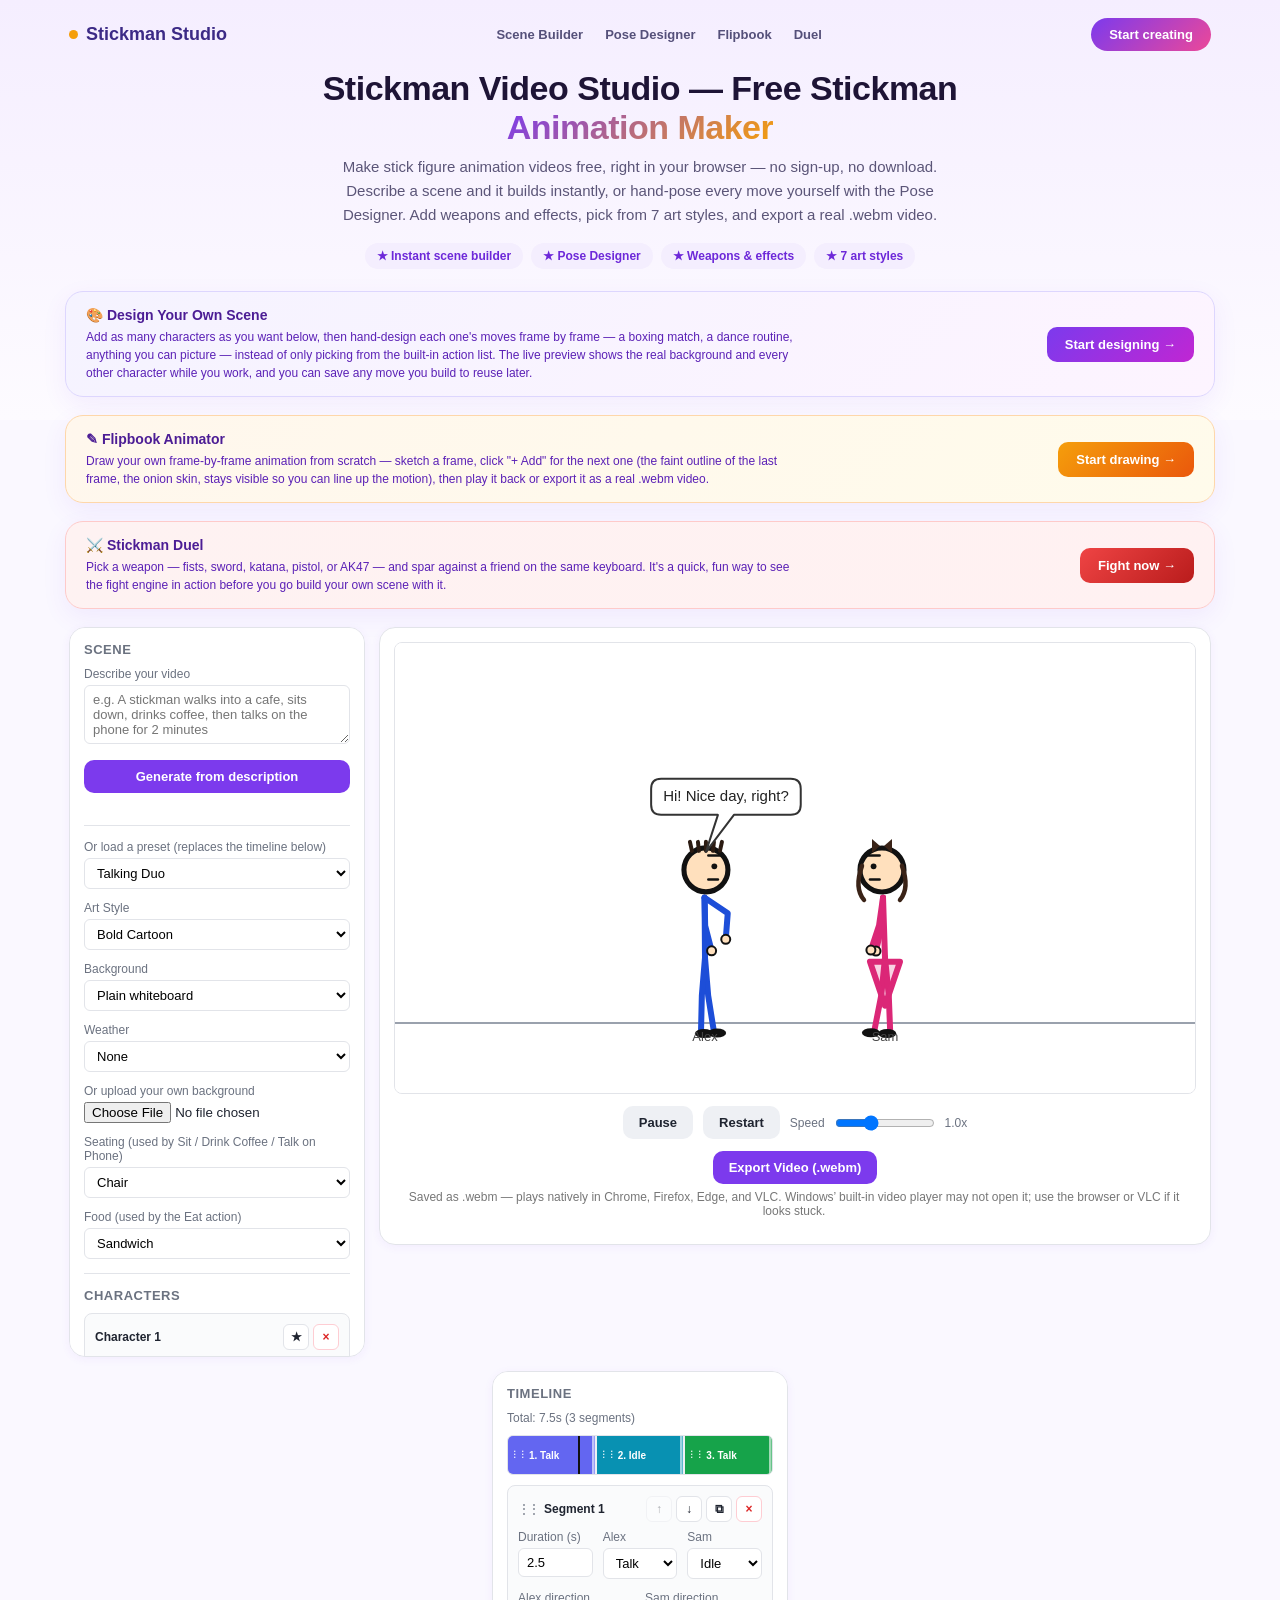
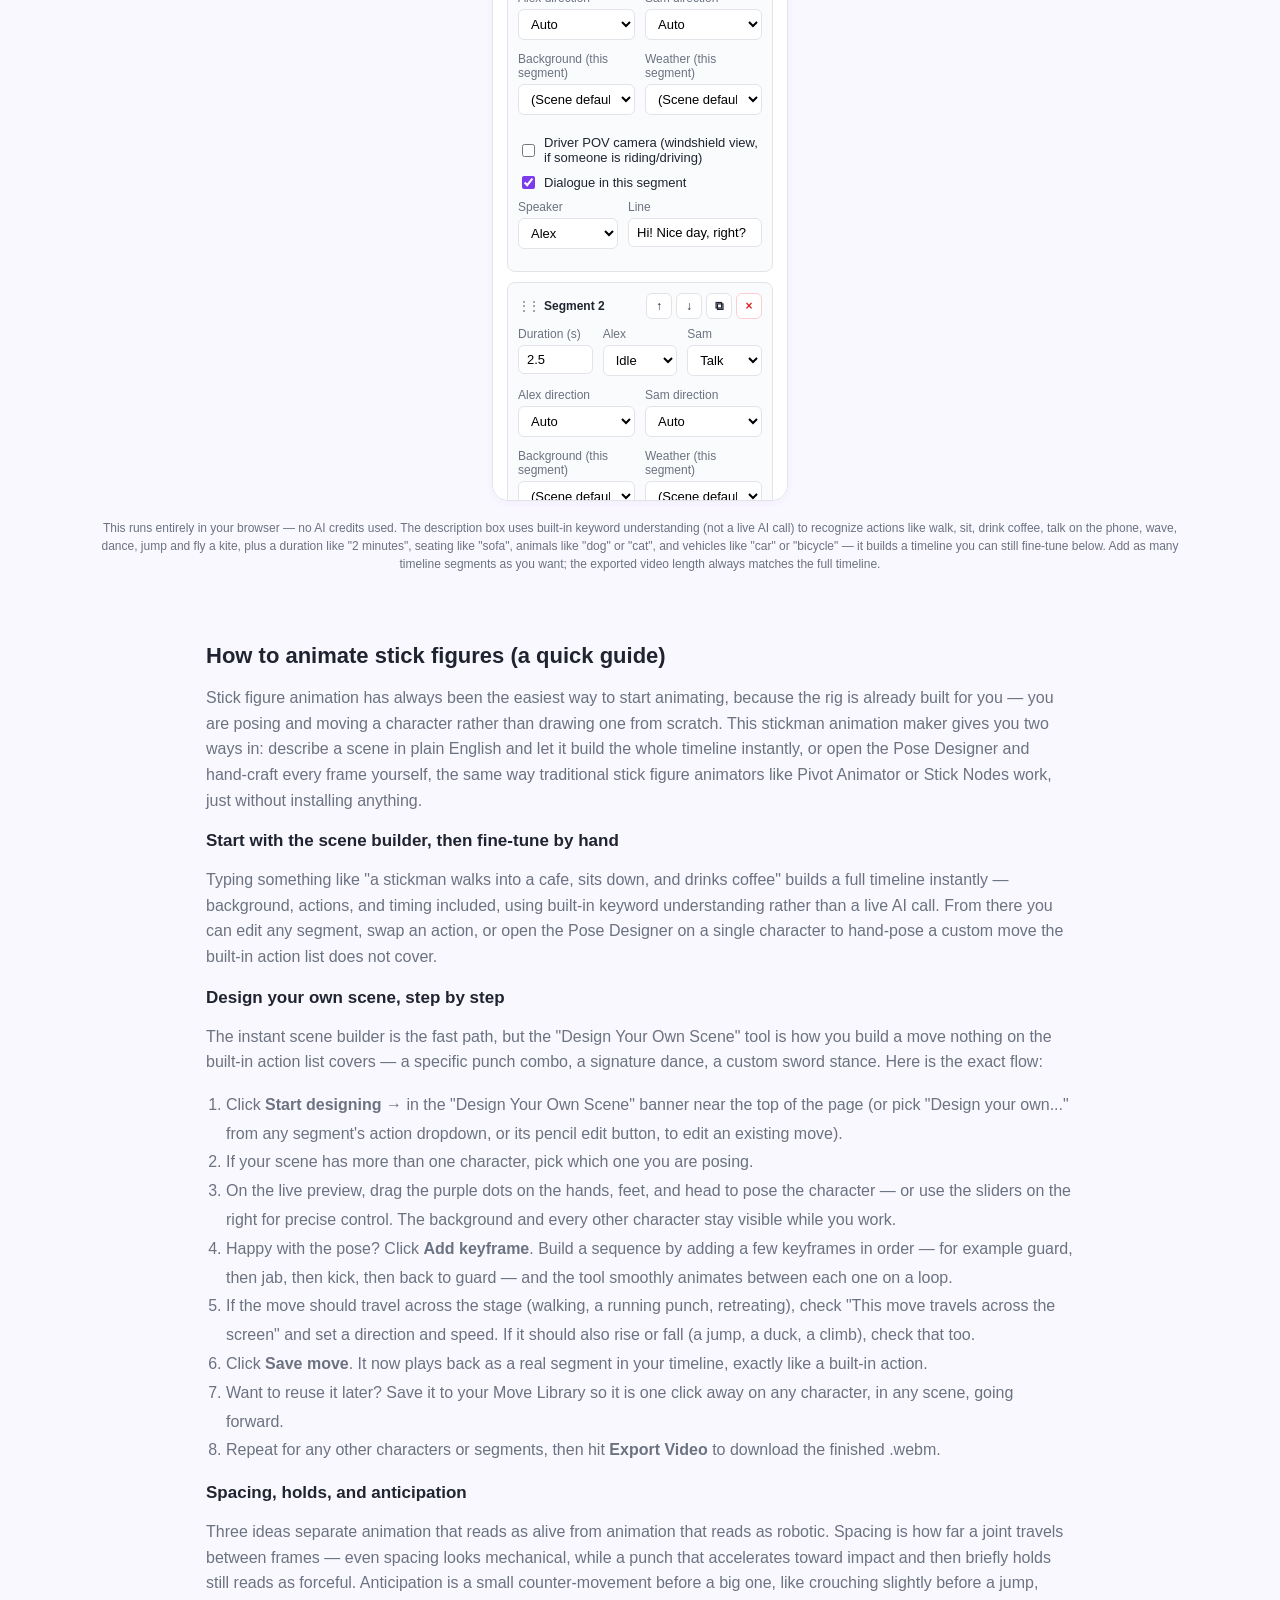
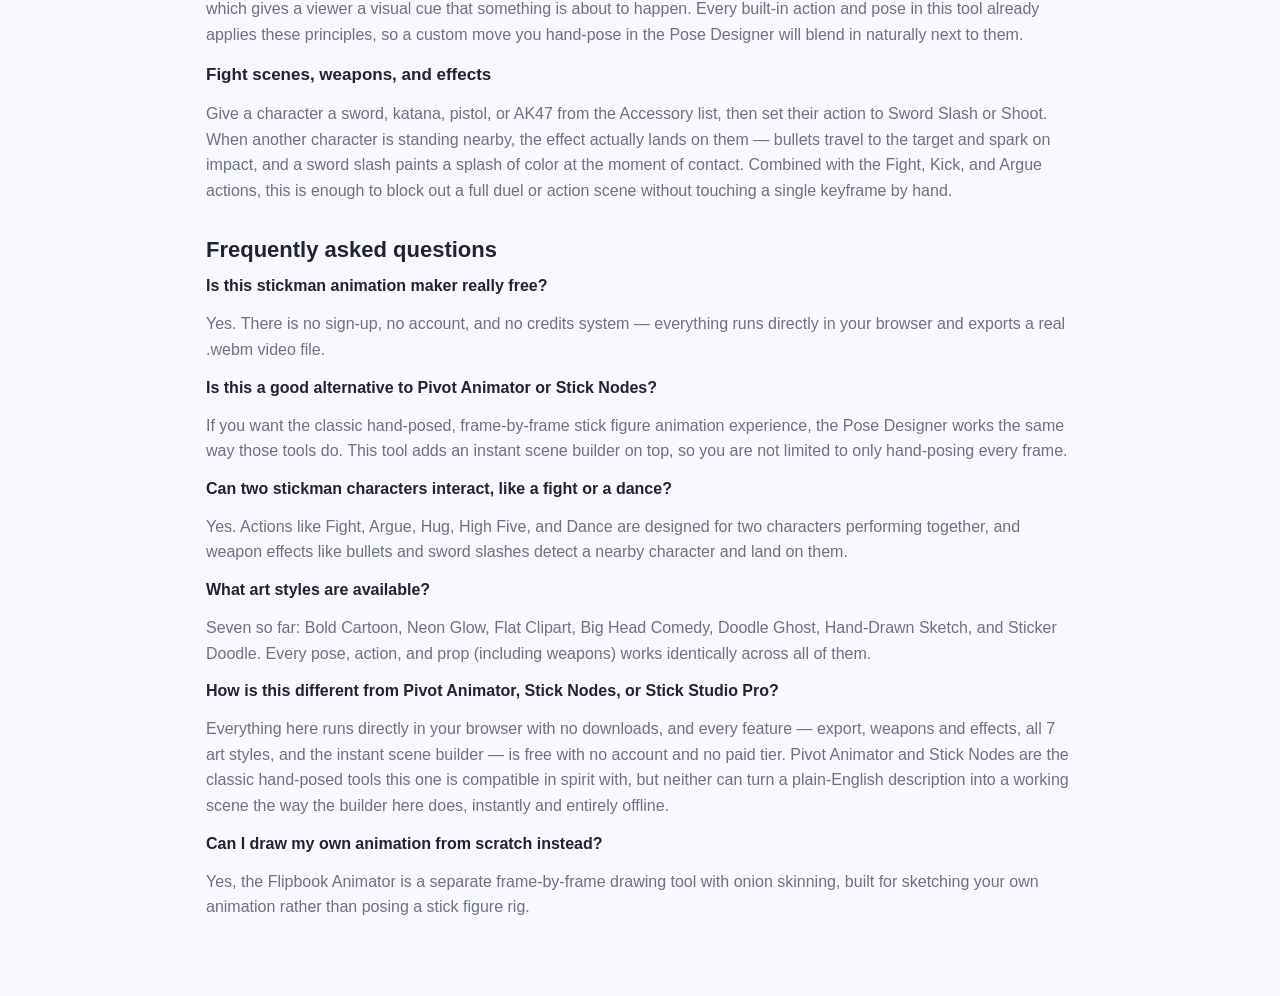
==== index.html @ 2a0573ca "Update index.html" ====
<!DOCTYPE html>
<html lang="en">
<head>
<meta charset="UTF-8">
<meta name="viewport" content="width=device-width, initial-scale=1.0">
<title>Stickman Video Studio — Free Stickman &amp; Stick Figure Animation Maker</title>
<meta name="description" content="Free stickman animation maker — no sign-up, no download, no paywall. Describe a scene and it builds instantly, or hand-pose your own moves with the Pose Designer. Weapons, effects, and 7 art styles. A free Pivot Animator and Stick Nodes alternative.">
<meta name="keywords" content="stickman animation maker, stick figure animation online, free stickman video maker, stick figure animator online, stickman maker, stickman video maker, stick figure maker, Pivot Animator alternative, Stick Nodes alternative, Stick Studio Pro alternative, browser animation tool, no download animation tool, frame by frame animation, keyframe animation online, 2D stick figure animation, animate stick figure online, stickman fight animation, free stick figure animator, online animator no signup">
<link rel="canonical" href="https://stickman-video-tool.vercel.app/">
<meta property="og:type" content="website">
<meta property="og:site_name" content="Stickman Video Studio">
<meta property="og:title" content="Stickman Video Studio — Free Stickman &amp; Stick Figure Animation Maker">
<meta property="og:description" content="Free stickman animation maker — no sign-up, no download, no paywall. Describe a scene and it builds instantly, or hand-pose your own moves. Weapons, effects, and 7 art styles.">
<meta property="og:url" content="https://stickman-video-tool.vercel.app/">
<meta name="twitter:card" content="summary">
<meta name="twitter:title" content="Stickman Video Studio — Free Stickman &amp; Stick Figure Animation Maker">
<meta name="twitter:description" content="Free stickman &amp; stick figure animation maker — instant scene builder, hand-posing, weapons and effects, 7 art styles. No sign-up, no paywall.">
<meta name="theme-color" content="#7c3aed">
<script type="application/ld+json">
{
  "@context": "https://schema.org",
  "@type": "WebApplication",
  "name": "Stickman Video Studio",
  "url": "https://stickman-video-tool.vercel.app/",
  "applicationCategory": "MultimediaApplication",
  "operatingSystem": "Any (runs in browser)",
  "description": "Free browser-based stickman animation and stick figure video maker — no sign-up, no download, no paywall. Describe a scene and it builds instantly, or hand-pose every move with the Pose Designer. Includes weapons and effects, a frame-by-frame Flipbook Animator, and 7 art styles. A free alternative to Pivot Animator, Stick Nodes, and Stick Studio Pro.",
  "offers": { "@type": "Offer", "price": "0", "priceCurrency": "USD" }
}
</script>
<link rel="stylesheet" href="styles.css">
</head>
<body>

<header class="site-nav">
  <div class="site-nav-logo"><span class="dot"></span>Stickman Studio</div>
  <nav>
    <a id="navAiLink">Scene Builder</a>
    <a id="navDesignLink">Pose Designer</a>
    <a id="navFlipbookLink">Flipbook</a>
    <a id="navDuelLink">Duel</a>
  </nav>
  <button type="button" id="navStartBtn" class="nav-cta">Start creating</button>
</header>

<h1>Stickman Video Studio — Free Stickman <span class="hl">Animation Maker</span></h1>
<p class="subtitle">Make stick figure animation videos free, right in your browser — no sign-up, no download. Describe a scene and it builds instantly, or hand-pose every move yourself with the Pose Designer. Add weapons and effects, pick from 7 art styles, and export a real .webm video.</p>
<div class="hero-badges">
  <span>★ Instant scene builder</span>
  <span>★ Pose Designer</span>
  <span>★ Weapons &amp; effects</span>
  <span>★ 7 art styles</span>
</div>
<!-- Prominent entry point for the Pose Designer (js/ui.js's openPoseDesigner) — the dropdown option
     ("Design your own...") still exists in every segment's action select, but this callout makes the
     capability itself discoverable rather than requiring someone to already know it's there. -->
<div class="scene-designer-cta">
  <div class="scene-designer-cta-text">
    <strong>&#127912; Design Your Own Scene</strong>
    <p>Add as many characters as you want below, then hand-design each one's moves frame by frame &mdash; a boxing match, a dance routine, anything you can picture &mdash; instead of only picking from the built-in action list. The live preview shows the real background and every other character while you work, and you can save any move you build to reuse later.</p>
  </div>
  <button type="button" id="startSceneDesignBtn">Start designing &rarr;</button>
</div>

<div class="scene-designer-cta" style="background:linear-gradient(135deg,#fff7ed,#fffbeb); border-color:#fed7aa;">
  <div class="scene-designer-cta-text">
    <strong>&#9998; Flipbook Animator</strong>
    <p>Draw your own frame-by-frame animation from scratch &mdash; sketch a frame, click "+ Add" for the next one (the faint outline of the last frame, the onion skin, stays visible so you can line up the motion), then play it back or export it as a real .webm video.</p>
  </div>
  <button type="button" id="startFlipbookBtn" style="background:linear-gradient(135deg,#f59e0b,#ea580c);">Start drawing &rarr;</button>
</div>

<div class="scene-designer-cta" style="background:linear-gradient(135deg,#fef2f2,#fff1f2); border-color:#fecaca;">
  <div class="scene-designer-cta-text">
    <strong>&#9876;&#65039; Stickman Duel</strong>
    <p>Pick a weapon &mdash; fists, sword, katana, pistol, or AK47 &mdash; and spar against a friend on the same keyboard. It's a quick, fun way to see the fight engine in action before you go build your own scene with it.</p>
  </div>
  <button type="button" id="startDuelBtn" style="background:linear-gradient(135deg,#ef4444,#b91c1c);">Fight now &rarr;</button>
</div>

<div class="layout">

  <div class="panel">
    <h2>Scene</h2>
    <div class="field">
      <label for="promptInput">Describe your video</label>
      <textarea id="promptInput" rows="3" placeholder="e.g. A stickman walks into a cafe, sits down, drinks coffee, then talks on the phone for 2 minutes" style="width:100%; padding:6px 8px; border:1px solid var(--border); border-radius:6px; font-size:13px; font-family:inherit; resize:vertical;"></textarea>
    </div>
    <button type="button" id="generateBtn" style="width:100%; margin-bottom:4px;">Generate from description</button>
    <p id="generateStatus" style="font-size:11px; color:var(--muted); margin:0 0 10px; min-height:14px; line-height:1.4;"></p>
    <hr class="sep">
    <div class="field">
      <label for="presetSelect">Or load a preset (replaces the timeline below)</label>
      <select id="presetSelect">
        <option value="talk">Talking Duo</option>
        <option value="kite">Flying a Kite</option>
        <option value="walk">Walking</option>
        <option value="wave">Waving Hello</option>
        <option value="dance">Dance Party</option>
      </select>
    </div>
    <div class="field">
      <label for="styleSelect">Art Style</label>
      <!-- options are populated from the STYLES registry (js/styles.js) at init -->
      <select id="styleSelect"></select>
    </div>
    <div class="field">
      <label for="bgSelect">Background</label>
      <!-- options are populated from the BACKGROUNDS registry (js/backgrounds.js) at init -->
      <select id="bgSelect"></select>
    </div>
    <div class="field">
      <label for="weatherSelect">Weather</label>
      <!-- options are populated from the WEATHER registry (js/weather.js) at init -->
      <select id="weatherSelect"></select>
    </div>
    <div class="field">
      <label for="bgImageInput">Or upload your own background</label>
      <input type="file" id="bgImageInput" accept="image/*">
    </div>
    <div class="field">
      <label for="furnitureSelect">Seating (used by Sit / Drink Coffee / Talk on Phone)</label>
      <select id="furnitureSelect">
        <option value="chair">Chair</option>
        <option value="sofa">Sofa</option>
      </select>
    </div>
    <div class="field">
      <label for="foodSelect">Food (used by the Eat action)</label>
      <!-- options are populated from the FOODS registry (js/food.js) at init -->
      <select id="foodSelect"></select>
    </div>
    <hr class="sep">
    <h2>Characters</h2>
    <div id="characterList"></div>
    <button type="button" id="addCharacterBtn" class="secondary small" style="width:100%;">+ Add character</button>

    <hr class="sep">
    <h2>Animals</h2>
    <p style="font-size:11px; color:var(--muted); margin:0 0 8px; line-height:1.4;">Decorative creatures placed in the scene (dog, cat, bird, rabbit) — described in your prompt or added manually.</p>
    <div id="animalList"></div>
    <div class="field">
      <label for="animalTypeSelect">Add an animal</label>
      <!-- options are populated from the ANIMALS registry (js/animals.js) at init -->
      <select id="animalTypeSelect"></select>
    </div>
    <button type="button" id="addAnimalBtn" class="secondary small" style="width:100%;">+ Add animal</button>

    <hr class="sep">
    <h2>Vehicles</h2>
    <p style="font-size:11px; color:var(--muted); margin:0 0 8px; line-height:1.4;">Static scene props (car, bicycle, bus) — described in your prompt or added manually.</p>
    <div id="vehicleList"></div>
    <div class="field">
      <label for="vehicleTypeSelect">Add a vehicle</label>
      <!-- options are populated from the VEHICLES registry (js/vehicles.js) at init -->
      <select id="vehicleTypeSelect"></select>
    </div>
    <button type="button" id="addVehicleBtn" class="secondary small" style="width:100%;">+ Add vehicle</button>

    <hr class="sep">
    <h2>Character Library</h2>
    <p style="font-size:11px; color:var(--muted); margin:0 0 8px; line-height:1.4;">Click &#9733; on any character above to save it here for reuse.</p>
    <div class="field">
      <label for="libSelect">Saved characters</label>
      <select id="libSelect"><option value="">(none saved yet)</option></select>
    </div>
    <div class="segment-actions-row" style="margin-top:6px;">
      <button type="button" id="addFromLibBtn" class="secondary small">Add to Scene</button>
      <button type="button" id="deleteLibBtn" class="icon-btn danger" style="width:auto; padding:0 10px;">Delete</button>
    </div>

    <hr class="sep">
    <h2>Your Own Images</h2>
    <p style="font-size:11px; color:var(--muted); margin:0 0 8px; line-height:1.4;">Upload literally any image &mdash; a hand-drawn character, a logo, a photo cutout &mdash; and drop it into the scene as its own layer. Position/size/rotate it below, then pick a one-click animation (Fade In, Slide In, Pop, Spin, Pulse) per timeline segment, Canva-style.</p>
    <div id="customElementList"></div>
    <div class="field">
      <label for="customImageInput">Upload an image</label>
      <input type="file" id="customImageInput" accept="image/*">
    </div>
  </div>

  <div class="stage-wrap">
    <canvas id="stage" width="800" height="450"></canvas>
    <div class="controls-row">
      <button id="playPauseBtn" class="secondary">Pause</button>
      <button id="restartBtn" class="secondary">Restart</button>
      <div class="speed-wrap">
        Speed
        <input type="range" id="speedRange" min="0.5" max="2" step="0.1" value="1" style="width:100px;">
        <span id="speedLabel">1.0x</span>
      </div>
    </div>
    <div class="export-box">
      <button id="exportBtn">Export Video (.webm)</button>
      <div><video id="previewVideo" controls loop></video></div>
      <a id="downloadLink" class="download-link">Download stickman_video.webm</a>
      <p class="export-tip" style="font-size:12px;color:#777;margin-top:6px;max-width:800px;width:100%;box-sizing:border-box;">Saved as .webm — plays natively in Chrome, Firefox, Edge, and VLC. Windows’ built-in video player may not open it; use the browser or VLC if it looks stuck.</p>
    </div>
  </div>

  <div class="panel">
    <h2>Timeline</h2>
    <p class="timeline-total" id="timelineTotal">Total: 0.0s</p>
    <div id="timelineStrip" class="timeline-strip"></div>
    <div id="segmentList"></div>
    <button type="button" id="addSegmentBtn" class="secondary small">+ Add segment</button>
  </div>

</div>

<!-- Pose Designer: general-purpose keyframe move builder (js/ui.js). Hidden by default; opened from a
     segment's action dropdown ("Design your own...") or its pencil edit button. Reuses the single
     #stage canvas above for its live preview by reparenting it into #designerPreviewMount while open. -->
<div id="poseDesignerOverlay" class="designer-overlay" style="display:none;">
  <div class="designer-panel">
    <div class="designer-head">
      <h2 id="designerTitle">Design a Move</h2>
      <button type="button" id="designerCloseBtn" class="icon-btn" title="Close">&times;</button>
    </div>
    <p style="font-size:12px; color:var(--muted); margin:0 0 10px; line-height:1.4;">Drag the purple dots on the hands, feet, and head directly on the preview to pose the character &mdash; or use the sliders for precise control. Once you're happy with a pose, click "Add keyframe". Add a few keyframes (e.g. guard &rarr; jab &rarr; kick &rarr; guard) and the tool smoothly animates between them, looping, so your move plays like a real designed sequence.</p>
    <div class="designer-body">
      <div class="designer-preview" id="designerPreviewMount">
        <div class="designer-preview-controls">
          <button type="button" id="designerPlayBtn" class="secondary small">Play sequence</button>
          <select id="designerCharSelect" style="display:none; font-size:12px; padding:2px 4px; border-radius:6px; border:1px solid var(--border);" title="Choose which character you're posing"></select>
          <span id="designerPreviewLabel" style="font-size:11px; color:var(--muted);">Editing keyframe pose</span>
        </div>
      </div>
      <div class="designer-controls">
        <div class="designer-sliders" id="designerSliders"></div>
        <div class="designer-movement" style="margin:10px 0 14px; padding:10px; border:1px solid var(--border); border-radius:8px; background:rgba(124,58,237,0.05);">
          <h3 style="margin:0 0 6px; font-size:13px;">Movement (forward / backward / up / down)</h3>
          <div class="checkbox-field" style="margin:0 0 6px;">
            <input type="checkbox" id="designerMoveCheckbox">
            <label for="designerMoveCheckbox">This move travels across the screen (like walking), instead of staying in place</label>
          </div>
          <div id="designerMoveSpeedRow" class="row" style="align-items:center; gap:8px; display:none; margin-bottom:10px;">
            <select id="designerMoveDirSelect" style="flex:0 0 auto;">
              <option value="forward">Forward &rarr;</option>
              <option value="backward">&larr; Backward</option>
            </select>
            <label style="flex:0 0 auto; font-size:12px; color:var(--muted);">Speed</label>
            <input type="range" id="designerMoveSpeedSlider" min="10" max="150" step="5" value="45" style="flex:1;">
            <span id="designerMoveSpeedVal" style="font-size:12px; color:var(--text); min-width:52px; text-align:right;">45 px/s</span>
          </div>
          <div class="checkbox-field" style="margin:0 0 6px;">
            <input type="checkbox" id="designerVertCheckbox">
            <label for="designerVertCheckbox">This move also rises/falls (a jump, duck, or climb), instead of staying at ground level</label>
          </div>
          <div id="designerVertSpeedRow" class="row" style="align-items:center; gap:8px; display:none;">
            <select id="designerVertDirSelect" style="flex:0 0 auto;">
              <option value="up">Up &uarr;</option>
              <option value="down">Down &darr;</option>
            </select>
            <label style="flex:0 0 auto; font-size:12px; color:var(--muted);">Speed</label>
            <input type="range" id="designerVertSpeedSlider" min="10" max="150" step="5" value="45" style="flex:1;">
            <span id="designerVertSpeedVal" style="font-size:12px; color:var(--text); min-width:52px; text-align:right;">45 px/s</span>
          </div>
        </div>
        <div class="designer-keyframes">
          <h3 style="margin:10px 0 6px; font-size:13px;">Keyframes</h3>
          <p style="font-size:11px; color:var(--muted); margin:0 0 6px; line-height:1.4;">Click any keyframe below (or its &#9998; button) to load that exact pose onto the sliders/preview and adjust it — drag the purple dots or use the sliders, and the preview updates live.</p>
          <div id="designerKeyframeList"></div>
          <div class="row" style="gap:6px; margin-top:6px;">
            <button type="button" id="designerAddKeyframeBtn" class="secondary small" style="flex:1;">+ Add keyframe from current pose</button>
            <button type="button" id="designerAddNewKeyframeBtn" class="secondary small" style="flex:0 0 auto; display:none;" title="Keep the loaded keyframe as-is and add this pose as a brand new one instead of overwriting it">+ Add as new (don't overwrite)</button>
          </div>

          <h3 style="margin:14px 0 6px; font-size:13px;">Move Library</h3>
          <p style="font-size:11px; color:var(--muted); margin:0 0 6px; line-height:1.4;">Save a move you like to reuse on any character, in any scene, later &mdash; saved to this browser.</p>
          <div class="row" style="gap:6px; align-items:center; margin-bottom:6px;">
            <select id="designerMoveLibSelect" style="flex:1;"><option value="">(none saved yet)</option></select>
            <button type="button" id="designerLoadMoveBtn" class="secondary small">Load</button>
            <button type="button" id="designerDeleteMoveBtn" class="icon-btn danger" style="width:auto; padding:0 8px;" title="Delete this saved move">&times;</button>
          </div>
          <button type="button" id="designerSaveToLibBtn" class="secondary small" style="width:100%;">&#128190; Save this move to library...</button>
        </div>
      </div>
    </div>
    <div class="designer-foot">
      <button type="button" id="designerCancelBtn" class="secondary">Cancel</button>
      <button type="button" id="designerSaveBtn" class="ai-btn">Save move</button>
    </div>
  </div>
</div>

<div id="flipbookOverlay" class="designer-overlay" style="display:none;">
  <div class="designer-panel">
    <div class="designer-head">
      <h2>Flipbook Animator</h2>
      <button type="button" id="flipbookCloseBtn" class="icon-btn" title="Close">&times;</button>
    </div>
    <p style="font-size:12px; color:var(--muted); margin:0 0 10px; line-height:1.4;">Draw a frame, click "+ Add" for the next one &mdash; the faint outline of the previous frame (the onion skin) stays visible so you can line up the motion. Play it back, or export it as a real .webm video.</p>
    <div class="designer-body">
      <div class="flip-stage">
        <canvas id="flipCanvas"></canvas>
        <canvas id="flipGhost"></canvas>
      </div>
      <div class="designer-controls">
        <h3 style="margin:0 0 6px; font-size:13px;">Brush</h3>
        <div class="row" style="gap:6px; margin-bottom:10px;">
          <button type="button" id="flipBrushPencil" class="secondary small on">&#9998; Pencil</button>
          <button type="button" id="flipBrushEraser" class="secondary small">Eraser</button>
        </div>
        <h3 style="margin:0 0 6px; font-size:13px;">Colour</h3>
        <div id="flipPalette" class="flip-palette"></div>
        <input type="color" id="flipColourPick" value="#1b1f27" style="width:100%; height:32px; margin-top:8px; padding:2px;">
        <h3 style="margin:14px 0 6px; font-size:13px;">Size <span id="flipSizeVal">8</span></h3>
        <input type="range" id="flipSize" min="1" max="40" value="8" style="width:100%;">

        <h3 style="margin:14px 0 6px; font-size:13px;">Frames</h3>
        <div class="row" style="gap:6px;">
          <button type="button" id="flipAddBtn" class="secondary small">+ Add</button>
          <button type="button" id="flipDupBtn" class="secondary small">Copy</button>
          <button type="button" id="flipDelBtn" class="secondary small">&times; Delete</button>
        </div>
        <div id="flipStrip" class="flip-strip"></div>

        <h3 style="margin:14px 0 6px; font-size:13px;">Speed <span id="flipFpsVal">8 fps</span></h3>
        <input type="range" id="flipFps" min="2" max="24" value="8" style="width:100%;">
        <h3 style="margin:14px 0 6px; font-size:13px;">Onion skin <span id="flipOnionVal">30%</span></h3>
        <input type="range" id="flipOnion" min="0" max="80" value="30" style="width:100%;">

        <div class="row" style="gap:6px; margin-top:14px;">
          <button type="button" id="flipPlayBtn" class="secondary" style="flex:1;">Play</button>
        </div>
        <button type="button" id="flipExportBtn" class="ai-btn" style="width:100%; margin-top:8px;">Export Video (.webm)</button>
      </div>
    </div>
  </div>
</div>

<div id="duelOverlay" class="designer-overlay" style="display:none;">
  <div class="designer-panel">
    <div class="designer-head">
      <h2>Stickman Duel</h2>
      <button type="button" id="duelCloseBtn" class="icon-btn" title="Close">&times;</button>
    </div>
    <p style="font-size:12px; color:var(--muted); margin:0 0 10px; line-height:1.4;">A quick 2-player sparring demo built on the same engine that powers the animation tool &mdash; pick a weapon, fight it out, then go design your own moves with it. Player 1: A/D to move, F to attack. Player 2: &larr;/&rarr; to move, L to attack.</p>
    <div class="designer-body">
      <div class="designer-preview" id="duelPreviewMount"></div>
      <div class="designer-controls">
        <div id="duelSetup">
          <h3 style="margin:0 0 6px; font-size:13px;">Player 1 weapon</h3>
          <select id="duelP1Weapon" style="width:100%; margin-bottom:14px;">
            <option value="">Fists</option>
            <option value="sword">Sword</option>
            <option value="katana">Katana</option>
            <option value="pistol">Pistol</option>
            <option value="ak47">AK47</option>
          </select>
          <h3 style="margin:0 0 6px; font-size:13px;">Player 2 weapon</h3>
          <select id="duelP2Weapon" style="width:100%;">
            <option value="">Fists</option>
            <option value="sword">Sword</option>
            <option value="katana">Katana</option>
            <option value="pistol">Pistol</option>
            <option value="ak47">AK47</option>
          </select>
          <button type="button" id="duelStartBtn" class="ai-btn" style="width:100%; margin-top:18px;">Start Duel</button>
        </div>
        <div id="duelResult" style="display:none; text-align:center;">
          <h3 id="duelWinnerText" style="font-size:18px; margin:0 0 14px;"></h3>
          <button type="button" id="duelRematchBtn" class="secondary small" style="width:100%; margin-bottom:8px;">Rematch</button>
          <button type="button" id="duelToCreateBtn" class="ai-btn" style="width:100%;">Design your own move with this character &rarr;</button>
        </div>
      </div>
    </div>
  </div>
</div>

<p class="note">This runs entirely in your browser — no AI credits used. The description box uses built-in keyword understanding (not a live AI call) to recognize actions like walk, sit, drink coffee, talk on the phone, wave, dance, jump and fly a kite, plus a duration like "2 minutes", seating like "sofa", animals like "dog" or "cat", and vehicles like "car" or "bicycle" — it builds a timeline you can still fine-tune below. Add as many timeline segments as you want; the exported video length always matches the full timeline.</p>

<section class="seo-guide" style="max-width:900px; margin:40px auto 0; padding:0 16px;">
  <h2 style="font-size:22px; margin-bottom:10px;">How to animate stick figures (a quick guide)</h2>
  <p style="line-height:1.6; color:var(--muted);">Stick figure animation has always been the easiest way to start animating, because the rig is already built for you — you are posing and moving a character rather than drawing one from scratch. This stickman animation maker gives you two ways in: describe a scene in plain English and let it build the whole timeline instantly, or open the Pose Designer and hand-craft every frame yourself, the same way traditional stick figure animators like Pivot Animator or Stick Nodes work, just without installing anything.</p>
  <h3 style="font-size:17px; margin:18px 0 6px;">Start with the scene builder, then fine-tune by hand</h3>
  <p style="line-height:1.6; color:var(--muted);">Typing something like "a stickman walks into a cafe, sits down, and drinks coffee" builds a full timeline instantly — background, actions, and timing included, using built-in keyword understanding rather than a live AI call. From there you can edit any segment, swap an action, or open the Pose Designer on a single character to hand-pose a custom move the built-in action list does not cover.</p>
  <h3 style="font-size:17px; margin:18px 0 6px;">Design your own scene, step by step</h3>
  <p style="line-height:1.6; color:var(--muted);">The instant scene builder is the fast path, but the "Design Your Own Scene" tool is how you build a move nothing on the built-in action list covers — a specific punch combo, a signature dance, a custom sword stance. Here is the exact flow:</p>
  <ol style="line-height:1.8; color:var(--muted); padding-left:20px;">
    <li>Click <b>Start designing →</b> in the "Design Your Own Scene" banner near the top of the page (or pick "Design your own..." from any segment's action dropdown, or its pencil edit button, to edit an existing move).</li>
    <li>If your scene has more than one character, pick which one you are posing.</li>
    <li>On the live preview, drag the purple dots on the hands, feet, and head to pose the character — or use the sliders on the right for precise control. The background and every other character stay visible while you work.</li>
    <li>Happy with the pose? Click <b>Add keyframe</b>. Build a sequence by adding a few keyframes in order — for example guard, then jab, then kick, then back to guard — and the tool smoothly animates between each one on a loop.</li>
    <li>If the move should travel across the stage (walking, a running punch, retreating), check "This move travels across the screen" and set a direction and speed. If it should also rise or fall (a jump, a duck, a climb), check that too.</li>
    <li>Click <b>Save move</b>. It now plays back as a real segment in your timeline, exactly like a built-in action.</li>
    <li>Want to reuse it later? Save it to your Move Library so it is one click away on any character, in any scene, going forward.</li>
    <li>Repeat for any other characters or segments, then hit <b>Export Video</b> to download the finished .webm.</li>
  </ol>
  <h3 style="font-size:17px; margin:18px 0 6px;">Spacing, holds, and anticipation</h3>
  <p style="line-height:1.6; color:var(--muted);">Three ideas separate animation that reads as alive from animation that reads as robotic. Spacing is how far a joint travels between frames — even spacing looks mechanical, while a punch that accelerates toward impact and then briefly holds still reads as forceful. Anticipation is a small counter-movement before a big one, like crouching slightly before a jump, which gives a viewer a visual cue that something is about to happen. Every built-in action and pose in this tool already applies these principles, so a custom move you hand-pose in the Pose Designer will blend in naturally next to them.</p>
  <h3 style="font-size:17px; margin:18px 0 6px;">Fight scenes, weapons, and effects</h3>
  <p style="line-height:1.6; color:var(--muted);">Give a character a sword, katana, pistol, or AK47 from the Accessory list, then set their action to Sword Slash or Shoot. When another character is standing nearby, the effect actually lands on them — bullets travel to the target and spark on impact, and a sword slash paints a splash of color at the moment of contact. Combined with the Fight, Kick, and Argue actions, this is enough to block out a full duel or action scene without touching a single keyframe by hand.</p>
  <h2 style="font-size:22px; margin:34px 0 10px;">Frequently asked questions</h2>
  <h3 style="font-size:16px; margin:14px 0 4px;">Is this stickman animation maker really free?</h3>
  <p style="line-height:1.6; color:var(--muted);">Yes. There is no sign-up, no account, and no credits system — everything runs directly in your browser and exports a real .webm video file.</p>
  <h3 style="font-size:16px; margin:14px 0 4px;">Is this a good alternative to Pivot Animator or Stick Nodes?</h3>
  <p style="line-height:1.6; color:var(--muted);">If you want the classic hand-posed, frame-by-frame stick figure animation experience, the Pose Designer works the same way those tools do. This tool adds an instant scene builder on top, so you are not limited to only hand-posing every frame.</p>
  <h3 style="font-size:16px; margin:14px 0 4px;">Can two stickman characters interact, like a fight or a dance?</h3>
  <p style="line-height:1.6; color:var(--muted);">Yes. Actions like Fight, Argue, Hug, High Five, and Dance are designed for two characters performing together, and weapon effects like bullets and sword slashes detect a nearby character and land on them.</p>
  <h3 style="font-size:16px; margin:14px 0 4px;">What art styles are available?</h3>
  <p style="line-height:1.6; color:var(--muted);">Seven so far: Bold Cartoon, Neon Glow, Flat Clipart, Big Head Comedy, Doodle Ghost, Hand-Drawn Sketch, and Sticker Doodle. Every pose, action, and prop (including weapons) works identically across all of them.</p>
  <h3 style="font-size:16px; margin:14px 0 4px;">How is this different from Pivot Animator, Stick Nodes, or Stick Studio Pro?</h3>
  <p style="line-height:1.6; color:var(--muted);">Everything here runs directly in your browser with no downloads, and every feature — export, weapons and effects, all 7 art styles, and the instant scene builder — is free with no account and no paid tier. Pivot Animator and Stick Nodes are the classic hand-posed tools this one is compatible in spirit with, but neither can turn a plain-English description into a working scene the way the builder here does, instantly and entirely offline.</p>
  <h3 style="font-size:16px; margin:14px 0 4px;">Can I draw my own animation from scratch instead?</h3>
  <p style="line-height:1.6; color:var(--muted);">Yes, the Flipbook Animator is a separate frame-by-frame drawing tool with onion skinning, built for sketching your own animation rather than posing a stick figure rig.</p>
</section>
<script type="application/ld+json">
{
  "@context": "https://schema.org",
  "@type": "FAQPage",
  "mainEntity": [
    { "@type": "Question", "name": "Is this stickman animation maker really free?", "acceptedAnswer": { "@type": "Answer", "text": "Yes. There is no sign-up, no account, and no credits system - everything runs directly in your browser and exports a real .webm video file." } },
    { "@type": "Question", "name": "Is this a good alternative to Pivot Animator or Stick Nodes?", "acceptedAnswer": { "@type": "Answer", "text": "If you want the classic hand-posed, frame-by-frame stick figure animation experience, the Pose Designer works the same way those tools do, with an AI scene generator added on top." } },
    { "@type": "Question", "name": "Can two stickman characters interact, like a fight or a dance?", "acceptedAnswer": { "@type": "Answer", "text": "Yes. Actions like Fight, Argue, Hug, High Five, and Dance are designed for two characters performing together, and weapon effects like bullets and sword slashes detect a nearby character and land on them." } },
    { "@type": "Question", "name": "What art styles are available?", "acceptedAnswer": { "@type": "Answer", "text": "Seven: Bold Cartoon, Neon Glow, Flat Clipart, Big Head Comedy, Doodle Ghost, Hand-Drawn Sketch, and Sticker Doodle." } },
    { "@type": "Question", "name": "How is this different from Pivot Animator, Stick Nodes, or Stick Studio Pro?", "acceptedAnswer": { "@type": "Answer", "text": "Everything runs in the browser with no downloads, and every feature - export, weapons and effects, all 7 art styles, and the instant scene builder - is free with no account and no paid tier." } },
    { "@type": "Question", "name": "Can I draw my own animation from scratch instead?", "acceptedAnswer": { "@type": "Answer", "text": "Yes, the Flipbook Animator is a separate frame-by-frame drawing tool with onion skinning, built for sketching your own animation rather than posing a stick figure rig." } }
  ]
}
</script>

<!-- ?v= cache-busting query param: bump this on every deploy so a browser tab that already has this
     page open (or a browser/CDN that ignores the cache-control header) always fetches the new file
     instead of silently continuing to run old JS after a fix ships — this bit us directly: a user kept
     reporting an already-fixed bug because their open tab was still running a stale cached ui.js. -->
<script>
document.addEventListener('DOMContentLoaded', function(){
  function go(id){ var el = document.getElementById(id); if(el){ el.scrollIntoView({behavior:'smooth', block:'center'}); if(el.focus) el.focus(); } }
  var aiLink = document.getElementById('navAiLink');
  if(aiLink) aiLink.addEventListener('click', function(){ go('promptInput'); });
  var designLink = document.getElementById('navDesignLink');
  if(designLink) designLink.addEventListener('click', function(){ var btn = document.getElementById('startSceneDesignBtn'); if(btn) btn.click(); });
  var flipLink = document.getElementById('navFlipbookLink');
  if(flipLink) flipLink.addEventListener('click', function(){ var btn = document.getElementById('startFlipbookBtn'); if(btn) btn.click(); });
  var startBtn = document.getElementById('navStartBtn');
  if(startBtn) startBtn.addEventListener('click', function(){ go('promptInput'); });
});
</script>
<script src="js/humanTypes.js?v=20260728a"></script>
<script src="js/helpers.js?v=20260728a"></script>
<script src="js/character.js?v=20260728a"></script>
<script src="js/emotions.js?v=20260728a"></script>
<script src="js/backgrounds.js?v=20260728a"></script>
<script src="js/weather.js?v=20260728a"></script>
<script src="js/costumes.js?v=20260728a"></script>
<script src="js/food.js?v=20260728a"></script>
<script src="js/animals.js?v=20260728a"></script>
<script src="js/vehicles.js?v=20260728a"></script>
<script src="js/render.js?v=20260818c"></script>
<script src="js/styles.js?v=20260818b"></script>
<script src="js/customElements.js?v=20260801a"></script>
<script src="js/poses.js?v=20260818b"></script>
<script src="js/scene.js?v=20260818f"></script>
<script src="js/webmDurationFix.js?v=20260819a"></script>
<script src="js/webmWriter.js?v=20260819c"></script>
<script src="js/ui.js?v=20260819c"></script>
<script src="js/duel.js?v=20260818a"></script>
<script src="js/flipbook.js?v=20260814a"></script>
</body>
</html>
---- styles.css ----
:root{
  --bg:#faf8ff; --panel:#ffffff; --border:#e2e4e9; --text:#1f2430;
  --muted:#6b7280; --accent:#7c3aed; --accent-hover:#6d28d9; --accent-pink:#ec4899;
}
*{box-sizing:border-box;}
body{
  margin:0; font-family:'Segoe UI',Arial,sans-serif; color:var(--text);
  background:linear-gradient(180deg,#f5eeff 0%,#fdfbff 420px,var(--bg) 420px);
  display:flex; flex-direction:column; align-items:center; padding:0 16px 60px;
}
h1{font-size:34px; font-weight:800; letter-spacing:-0.5px; margin:8px 0 8px; color:#1e1436; text-align:center; max-width:760px;}
h1 .hl{background:linear-gradient(135deg,#7c3aed,#f59e0b); -webkit-background-clip:text; background-clip:text; color:transparent;}
.subtitle{color:#5b5578; font-size:15px; margin:0 0 16px; text-align:center; max-width:640px; line-height:1.6;}
.site-nav{ width:100%; max-width:1150px; margin:0 auto; padding:18px 4px 10px; display:flex; align-items:center; justify-content:space-between; gap:16px; flex-wrap:wrap; }
.site-nav-logo{ font-weight:800; font-size:18px; color:#3c2a86; display:flex; align-items:center; gap:8px; }
.site-nav-logo .dot{ width:9px; height:9px; border-radius:50%; background:#f59e0b; display:inline-block; }
.site-nav nav{ display:flex; gap:22px; }
.site-nav nav a{ font-size:13px; color:#55507a; text-decoration:none; font-weight:600; cursor:pointer; }
.site-nav nav a:hover{ color:#3c2a86; }
.nav-cta{ background:linear-gradient(135deg,#7c3aed,#ec4899); color:#fff; padding:9px 18px; border-radius:999px; font-weight:700; font-size:13px; border:none; cursor:pointer; }
.nav-cta:hover{ background:linear-gradient(135deg,#6d28d9,#db2777); }
.hero-badges{ display:flex; gap:8px; flex-wrap:wrap; justify-content:center; margin:0 0 22px; }
.hero-badges span{ background:#f4eefe; color:#6d28d9; font-size:12px; font-weight:700; padding:6px 12px; border-radius:999px; }
.layout{display:flex; gap:14px; flex-wrap:wrap; justify-content:center; align-items:flex-start; width:100%; max-width:1650px;}
.panel{
  background:var(--panel); border:1px solid var(--border); border-radius:16px; padding:14px;
  width:296px; flex-shrink:0;
  max-height: calc(100vh - 170px); overflow-y: auto;
  box-shadow:0 2px 10px rgba(124,58,237,0.06);
 flex-shrink: 1; min-width: 220px;}
.panel h2{font-size:13px; text-transform:uppercase; letter-spacing:.04em; color:var(--muted); margin:0 0 10px;}
.field{margin-bottom:12px;}
.field label{display:block; font-size:12px; color:var(--muted); margin-bottom:4px;}
select, input[type=text], input[type=number], input[type=range]{width:100%;}
select, input[type=text], input[type=number]{
  padding:6px 8px; border:1px solid var(--border); border-radius:6px; font-size:13px; background:#fff;
}
.row{display:flex; gap:10px;}
.row .field{flex:1;}
.gender-toggle{display:flex; gap:8px; font-size:12px;}
.gender-toggle label{display:flex; align-items:center; gap:4px; font-weight:normal; color:var(--text);}
input[type=color]{width:42px; height:28px; border:1px solid var(--border); border-radius:6px; padding:2px; background:#fff;}
.color-row{display:flex; align-items:center; gap:10px;}
.checkbox-field{display:flex; align-items:center; gap:6px; font-size:13px; margin:8px 0;}
.stage-wrap{
  background:var(--panel); border:1px solid var(--border); border-radius:16px; padding:14px;
  display:flex; flex-direction:column; align-items:center; gap:12px;
  flex-shrink:0; max-height: calc(100vh - 170px); overflow-y: auto;
  box-shadow:0 2px 10px rgba(124,58,237,0.06);
}
canvas{background:#fff; border-radius:8px; border:1px solid var(--border); max-width:100%;}
.controls-row{display:flex; gap:10px; align-items:center; flex-wrap:wrap; justify-content:center;}
button{
  border:none; border-radius:10px; padding:9px 16px; font-size:13px; cursor:pointer;
  background:var(--accent); color:#fff; font-weight:600;
  transition:background-color .15s ease, transform .05s ease, box-shadow .15s ease;
}
button:hover{background:var(--accent-hover); box-shadow:0 6px 14px rgba(124,58,237,.22);}
button:active:not(:disabled){transform:scale(0.97);}
button.secondary{background:#eef0f4; color:var(--text);}
button.secondary:hover{background:#e2e4e9;}
button.small{padding:6px 10px; font-size:12px;}
button:disabled{opacity:.5; cursor:not-allowed;}

/* Consistent keyboard-focus ring across every interactive control (buttons, icon-buttons, selects,
   inputs) — previously relied entirely on each browser's own default focus treatment, which is
   inconsistent (and sometimes near-invisible) across browsers/OSes. Only shows for keyboard/assistive
   navigation (:focus-visible), so it never appears as a stray outline after a plain mouse click. */
button:focus-visible, .icon-btn:focus-visible, select:focus-visible,
input[type=text]:focus-visible, input[type=number]:focus-visible,
input[type=color]:focus-visible, input[type=checkbox]:focus-visible,
input[type=range]:focus-visible{
  outline:2px solid var(--accent); outline-offset:2px;
}
select:focus, input[type=text]:focus, input[type=number]:focus{
  border-color:var(--accent); outline:none;
}
input[type=checkbox]{accent-color:var(--accent);}
/* AI-assisted generation button (js/ui.js -> POST /api/generate-scene): a distinct violet gradient so
   it reads as "smarter but optional", separate from the always-free instant keyword-parser button. */
.ai-btn{background:linear-gradient(135deg,#7c3aed,#c026d3); color:#fff;}
.ai-btn:hover{background:linear-gradient(135deg,#6d28d9,#a21caf);}
.speed-wrap{display:flex; align-items:center; gap:8px; font-size:12px; color:var(--muted);}
.export-box{width:100%; text-align:center;}
video{max-width:100%; border-radius:8px; margin-top:8px; display:none; border:1px solid var(--border);}
a.download-link{
  display:none; margin-top:8px; font-size:13px; color:var(--accent); text-decoration:none; font-weight:600;
 padding:10px 18px; font-weight:600; font-size:14px; border-radius:10px; background:#16a34a; color:#fff; box-shadow:0 2px 8px rgba(22,163,74,0.25); text-decoration:none;}
.note{
  font-size:12px; color:var(--muted); max-width:1100px; margin-top:18px; text-align:center; line-height:1.5;
}
hr.sep{border:none; border-top:1px solid var(--border); margin:14px 0;}

.segment-card{border:1px solid var(--border); border-radius:8px; padding:10px; margin-bottom:10px; background:#fafbfc; transition:opacity .15s, border-color .15s, box-shadow .15s;}
.segment-card:hover{box-shadow:0 1px 4px rgba(15,17,23,0.06);}
.segment-card.dragging{opacity:.4;}
.segment-card.drag-over{border-color:var(--accent); border-style:dashed;}
.segment-head{display:flex; justify-content:space-between; align-items:center; margin-bottom:8px; gap:6px;}
.segment-head strong{font-size:12px; color:var(--text); flex:1;}
.drag-handle{cursor:grab; color:var(--muted); font-size:12px; line-height:1; letter-spacing:-2px; user-select:none;}
.segment-actions-row{display:flex; gap:4px;}
.icon-btn{width:26px; height:26px; border-radius:6px; border:1px solid var(--border); background:#fff; cursor:pointer; font-size:12px; padding:0; color:var(--text); font-weight:600; transition:background-color .15s ease, transform .05s ease;}
.icon-btn:hover{background:#f1f2f5;}
.icon-btn:active:not(:disabled){transform:scale(0.93);}
.icon-btn.danger{color:#dc2626; border-color:#fecdd3;}
.icon-btn.danger:hover{background:#fef2f2;}
.icon-btn:disabled{opacity:.35; cursor:not-allowed;}
.timeline-total{font-size:12px; color:var(--muted); margin:0 0 10px;}
#addSegmentBtn{width:100%;}

/* Shown under a character's direction dropdown when they have a dragged custom end-position for this
   segment (task #28: drag directly on the canvas preview) — the dropdown alone can't reflect a custom
   position, so this note plus inline clear button makes the override visible and reversible. */
.drag-target-note{font-size:11px; color:var(--accent); margin-top:4px; display:flex; align-items:center; gap:6px;}
.drag-target-note .icon-btn{width:auto; height:auto; padding:2px 6px; font-size:11px; font-weight:500;}
#stage{cursor:default;}

/* Canva/CapCut-style visual timeline strip: segments as proportionally-sized colored blocks with a
   moving playhead, sitting above the detailed segment cards (which stay the source of truth for
   editing — the strip is a navigational/visual overview, click a block or its card to jump there). */
.timeline-strip{
  display:flex; gap:2px; height:40px; border-radius:6px; overflow:hidden;
  margin-bottom:10px; border:1px solid var(--border); position:relative; background:#eef0f4;
}
.timeline-strip-block{
  display:flex; align-items:center; gap:3px; flex-shrink:0; position:relative;
  font-size:10px; font-weight:600; color:#fff; padding:0 3px 0 2px;
  overflow:hidden; transition:filter .1s;
  border-right:1px solid rgba(255,255,255,0.35);
}
.timeline-strip-block:hover{ filter:brightness(1.08); }
.timeline-strip-block.dragging{ opacity:.4; }
.timeline-strip-block.drag-over{ outline:2px dashed #fff; outline-offset:-2px; }
.strip-drag-handle{
  cursor:grab; flex-shrink:0; font-size:9px; letter-spacing:-1px; opacity:.85; line-height:1;
}
.strip-label{ overflow:hidden; text-overflow:ellipsis; white-space:nowrap; flex:1; pointer-events:none; }
.strip-resize-handle{
  flex-shrink:0; width:6px; align-self:stretch; cursor:ew-resize; margin-right:-3px;
  border-right:2px solid rgba(255,255,255,0.6);
}
.strip-resize-handle:hover{ border-right-color:#fff; }
.timeline-strip-playhead{
  position:absolute; top:0; bottom:0; width:2px; background:#111;
  pointer-events:none; transition:left .05s linear; z-index:2;
}

/* Headline-feature callout for the Pose Designer (see index.html) — distinct violet theme matching
   .ai-btn so it reads as "the smart/premium capability" the way the AI generate button already does. */
.scene-designer-cta{
  width:100%; max-width:1150px; margin:0 auto 18px; box-sizing:border-box;
  background:linear-gradient(135deg,#f5f3ff,#fdf4ff); border:1px solid #ddd6fe; border-radius:18px;
  padding:14px 20px; display:flex; align-items:center; justify-content:space-between; gap:18px; flex-wrap:wrap;
  box-shadow:0 8px 24px rgba(124,58,237,.08);
}
.scene-designer-cta-text strong{font-size:14px; color:#4c1d95;}
.scene-designer-cta-text p{font-size:12px; color:#5b21b6; margin:4px 0 0; line-height:1.5; max-width:720px;}
.scene-designer-cta button{
  flex-shrink:0; background:linear-gradient(135deg,#7c3aed,#c026d3); color:#fff; padding:10px 18px;
}
.scene-designer-cta button:hover{background:linear-gradient(135deg,#6d28d9,#a21caf);}

/* Pose Designer overlay (js/ui.js): the one auxiliary "modal" surface in this app, introduced for this
   feature specifically since there's a real reason to leave the normal editing layout entirely (posing
   sliders + a live preview need focus/room a permanently-docked panel wouldn't have). Everything else
   in this app is an always-in-flow .panel; this stays the exception, on purpose. */
.designer-overlay{
  position:fixed; inset:0; background:rgba(15,17,23,0.55); z-index:50;
  display:flex; align-items:center; justify-content:center; padding:20px;
  animation:designerFadeIn .12s ease;
}
.designer-panel{
  background:var(--panel); border-radius:14px; padding:18px 20px; width:100%; max-width:960px;
  max-height:92vh; overflow-y:auto; box-shadow:0 20px 60px rgba(0,0,0,0.35);
  animation:designerPanelIn .15s ease;
}
/* Small entrance motion for the Pose Designer modal — this is the app's one true "leave the normal
   flow" surface (see the comment above), so a brief fade/scale-in on open makes that transition read
   as intentional instead of an abrupt pop, matching the overlay dimming which already fades the rest
   of the page. Purely cosmetic: no layout/timing behavior changes. */
@keyframes designerFadeIn{ from{opacity:0;} to{opacity:1;} }
@keyframes designerPanelIn{ from{opacity:0; transform:translateY(6px) scale(0.98);} to{opacity:1; transform:none;} }
.designer-head{display:flex; align-items:center; justify-content:space-between; margin-bottom:4px;}
.designer-head h2{font-size:16px; margin:0;}
.designer-body{display:flex; gap:18px; flex-wrap:wrap;}
/* Wide enough that the drag-to-pose handles (js/ui.js) are actually grabbable — this used to be a
   240px thumbnail sized for glancing at the pose, not for precisely dragging a hand or foot on it. */
.designer-preview{
  flex:0 0 360px; display:flex; flex-direction:column; align-items:center; gap:8px;
  background:#fafbfc; border:1px solid var(--border); border-radius:10px; padding:10px;
}
.designer-preview canvas{max-width:100%; cursor:default;}
.designer-preview-controls{display:flex; flex-direction:column; align-items:center; gap:4px; width:100%;}
.designer-controls{flex:1; min-width:280px; display:flex; flex-direction:column; gap:4px;}
.designer-sliders{
  display:grid; grid-template-columns:1fr 1fr; gap:4px 14px;
  max-height:260px; overflow-y:auto; padding-right:4px;
}
.designer-slider-row{font-size:11px; color:var(--text);}
.designer-slider-row label{display:flex; justify-content:space-between; color:var(--muted); margin-bottom:2px;}
.designer-slider-val{color:var(--text); font-weight:600;}
.designer-keyframes{border-top:1px dashed var(--border); padding-top:8px; margin-top:6px;}
.designer-kf-row{
  display:flex; align-items:center; gap:6px; font-size:12px; padding:4px 6px; border-radius:6px;
  margin-bottom:4px; background:#fafbfc; border:1px solid var(--border); cursor:pointer;
  transition:background-color .1s ease, border-color .1s ease;
}
.designer-kf-row:hover{background:#f1f2f5;}
.designer-kf-row.active{border-color:var(--accent); background:#eef2ff;}
.designer-kf-row input[type=number]{width:52px; padding:3px 5px; font-size:12px;}
.designer-kf-s{color:var(--muted); font-size:11px;}
.designer-foot{display:flex; justify-content:flex-end; gap:8px; margin-top:14px;}

/* Flipbook Animator (index.html + js/flipbook.js): a standalone hand-drawn, frame-by-frame animation
   tool, unrelated to the character/scene timeline elsewhere on the page. Reuses the same
   designer-overlay/designer-panel/designer-head/designer-body/designer-controls shell as the Pose
   Designer so it doesn't need its own modal chrome. */
.flip-stage{
  flex:0 0 480px; display:flex; flex-direction:column; align-items:center; gap:8px;
  background:#fafbfc; border:1px solid var(--border); border-radius:10px; padding:10px; position:relative;
}
.flip-stage canvas{max-width:100%; border-radius:8px; touch-action:none;}
#flipGhost{position:absolute; left:10px; top:10px; pointer-events:none; opacity:0;}
.flip-strip{display:flex; gap:6px; overflow-x:auto; padding:8px 0; margin-bottom:4px;}
.flip-frame{position:relative; flex:0 0 auto; border:2px solid var(--border); border-radius:6px; overflow:hidden; cursor:pointer; background:#fff;}
.flip-frame.on{border-color:var(--accent);}
.flip-frame canvas{display:block; width:80px; height:50px;}
.flip-frame b{position:absolute; left:2px; top:0; font-size:9px; color:var(--muted); background:#fff9; padding:0 3px; border-radius:3px;}
.flip-palette{display:flex; flex-wrap:wrap; gap:6px;}
.flip-sw{width:22px; height:22px; border-radius:50%; border:2px solid #fff; outline:1px solid var(--border); cursor:pointer;}
.flip-sw.on{outline:2px solid var(--accent); outline-offset:2px;}
.designer-controls button.on{background:var(--accent); color:#fff;}
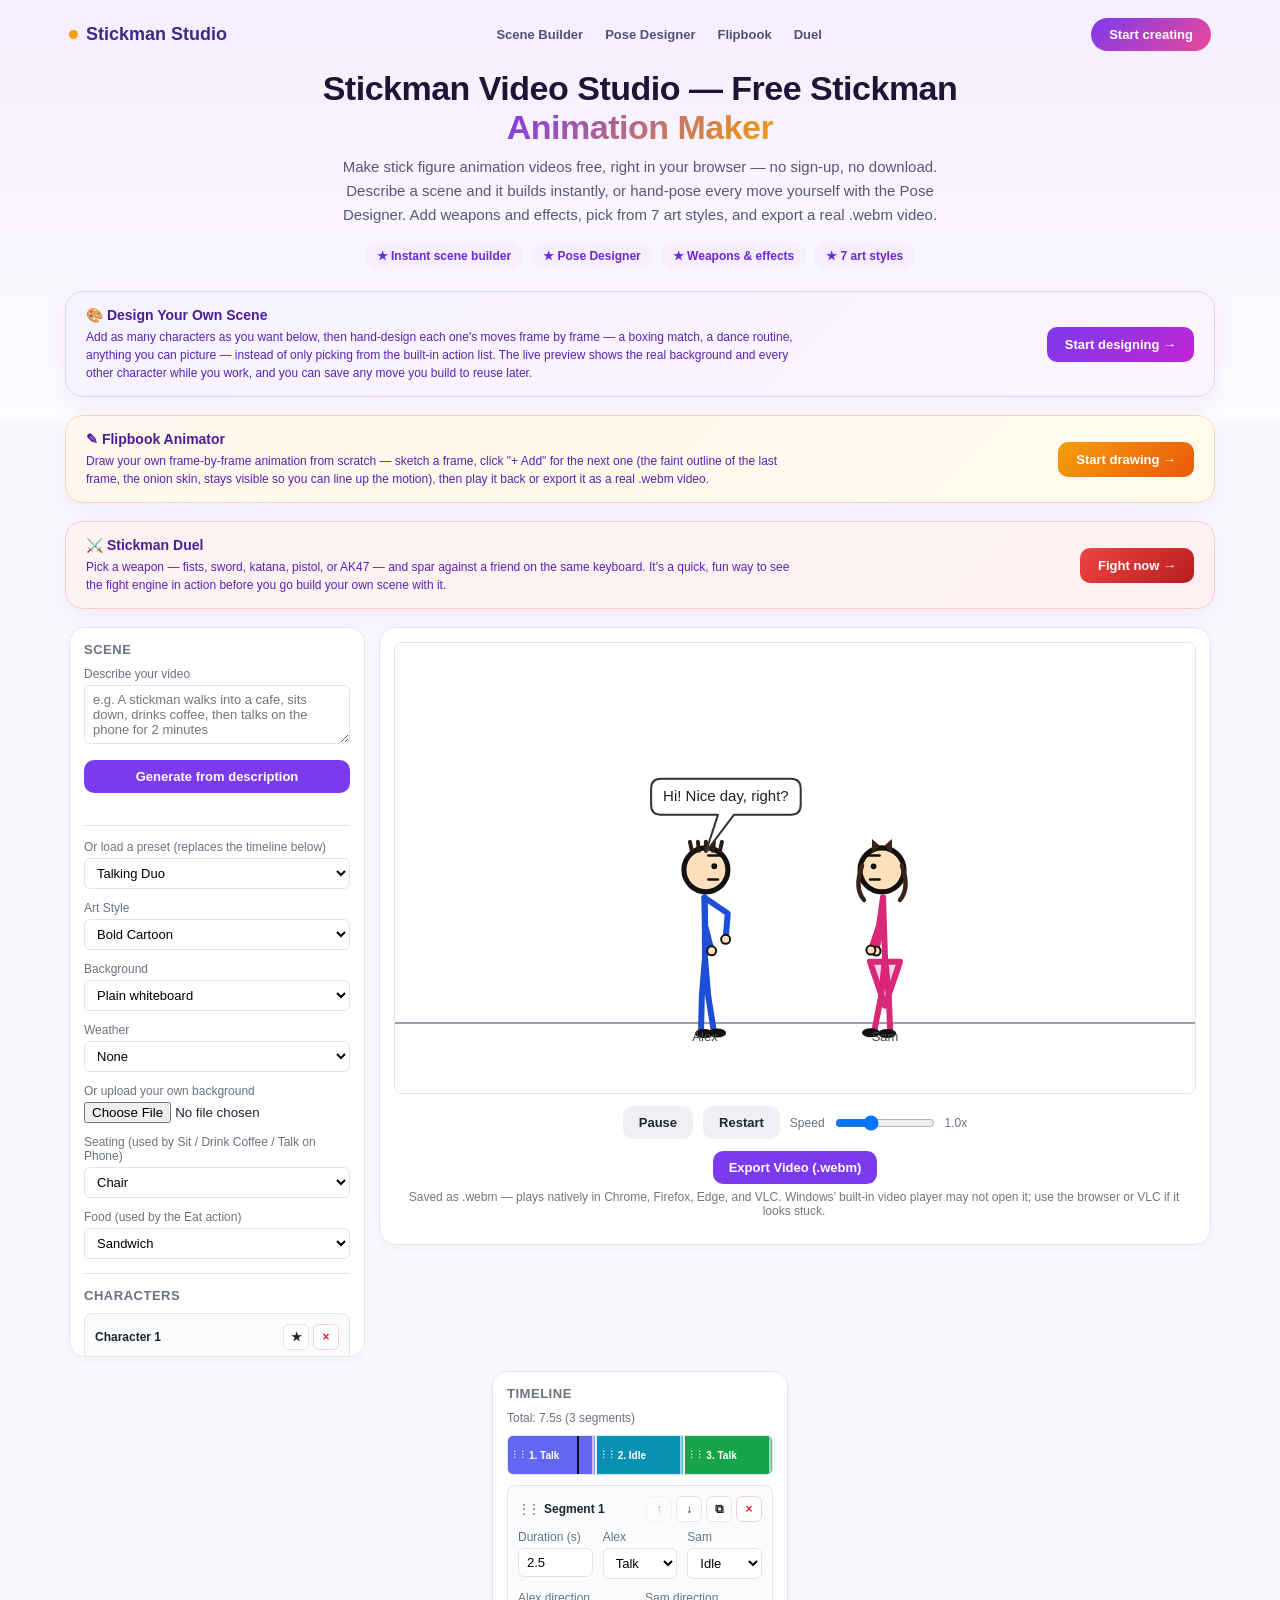
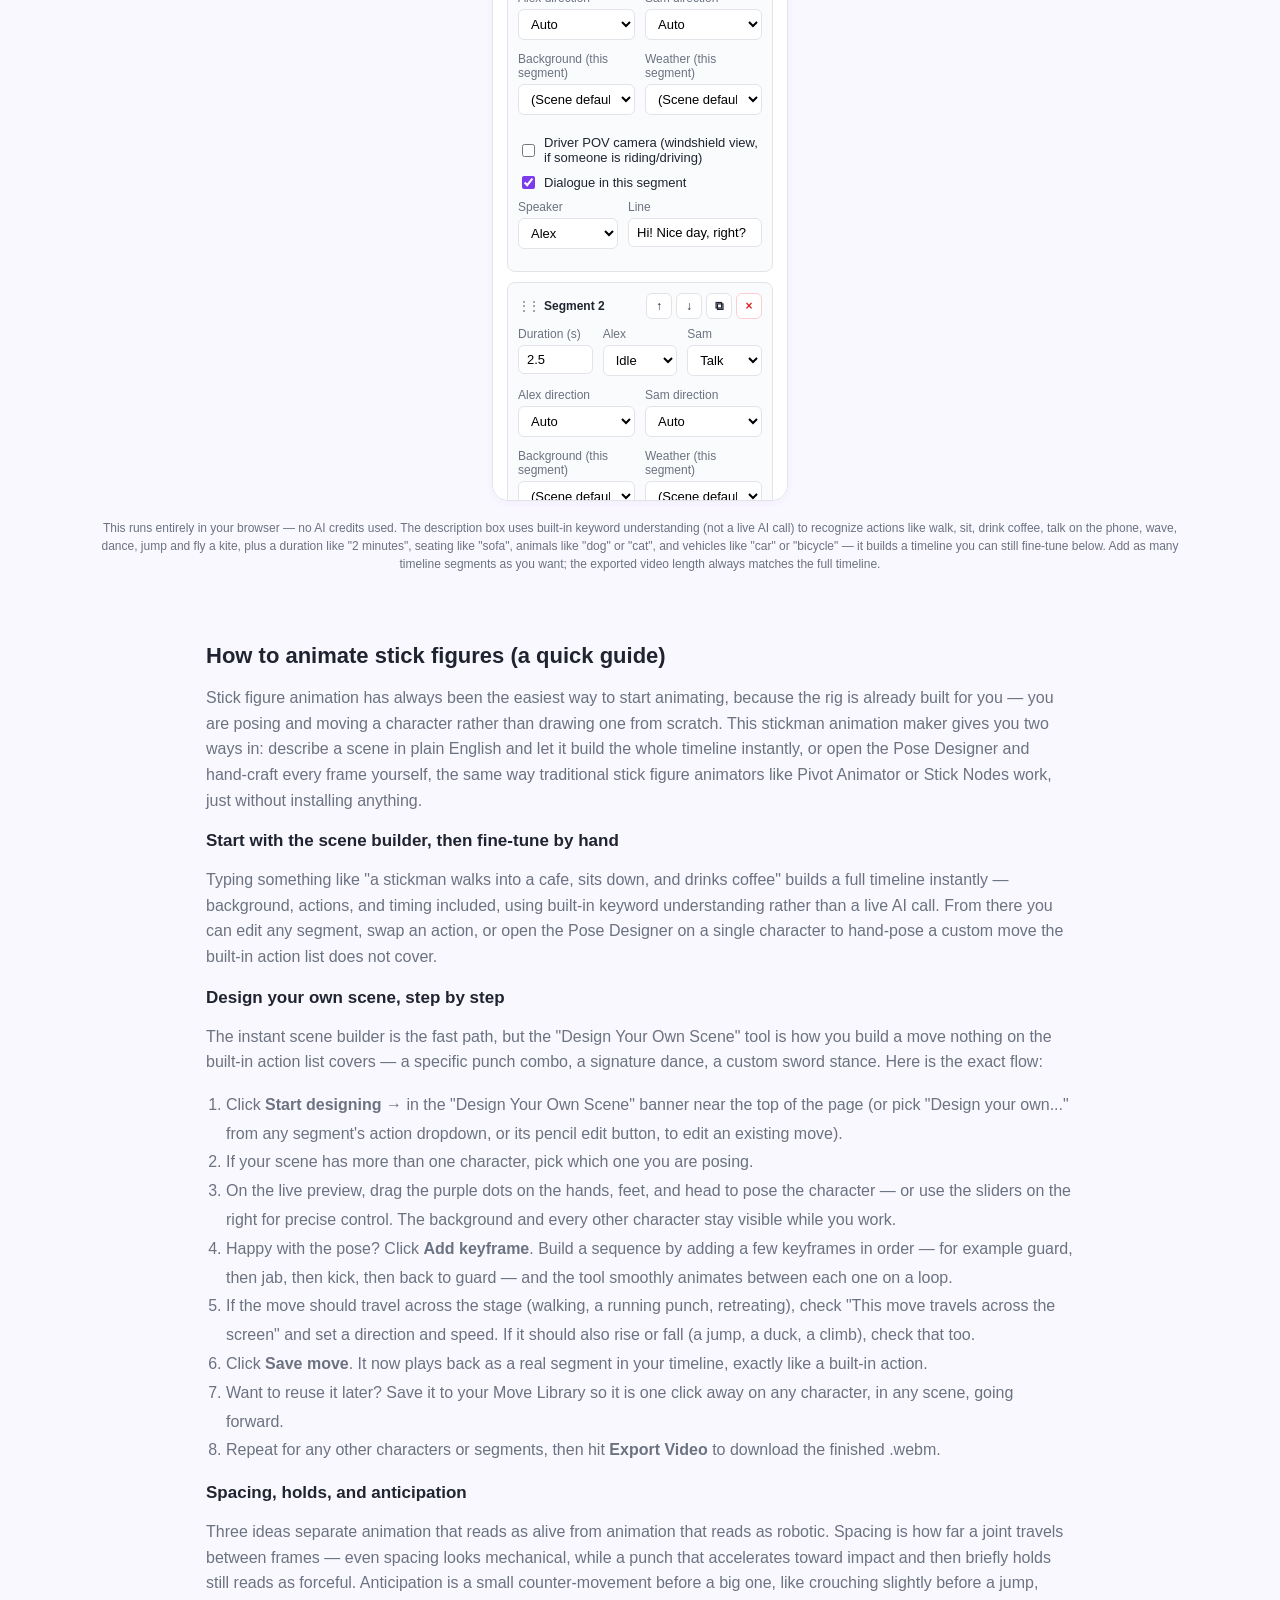
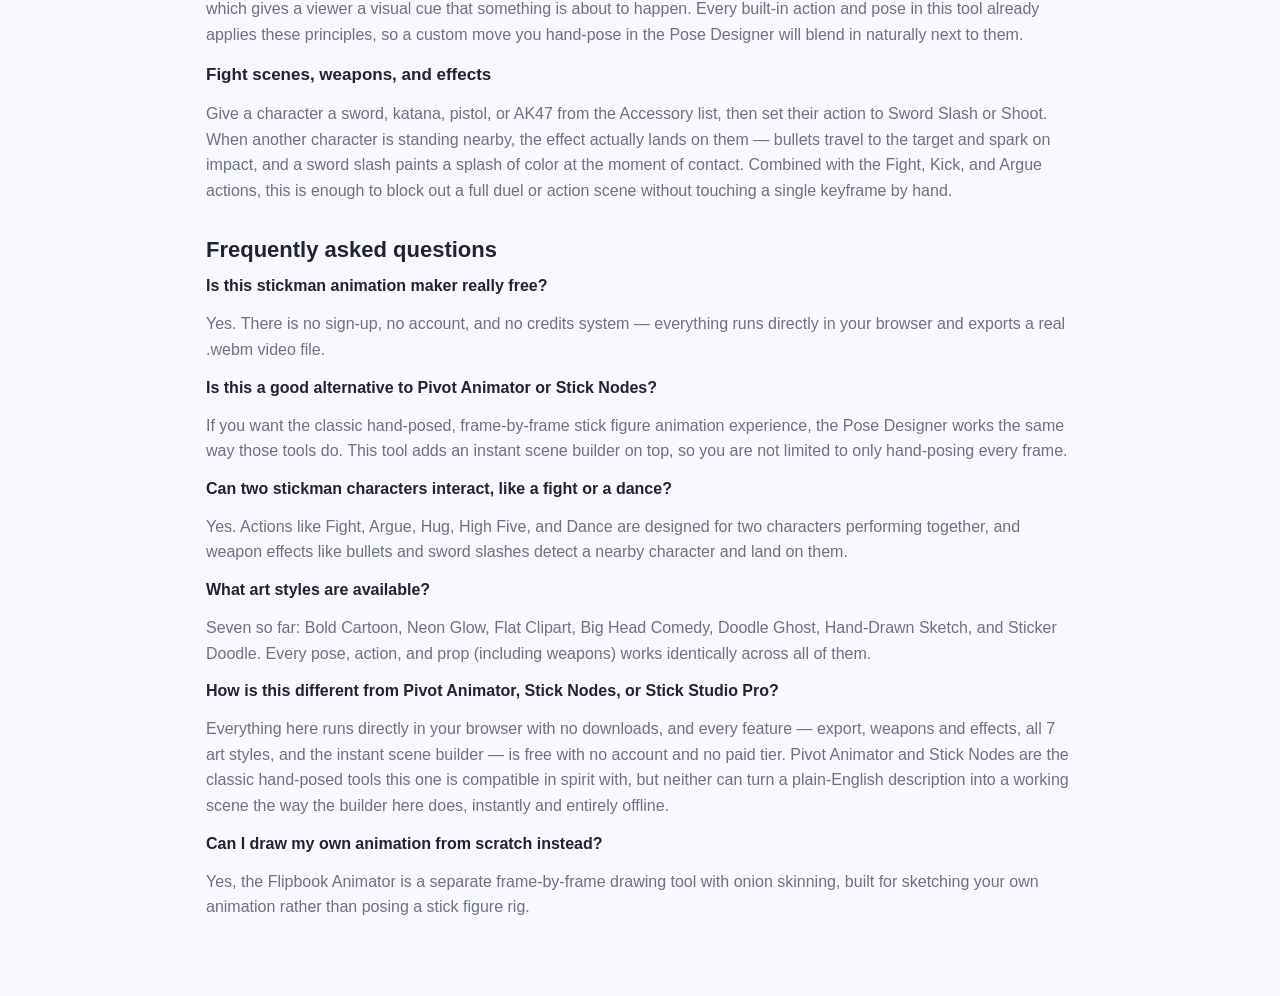
==== commit 01e75eb8: "Update index.html" ====
--- a/index.html
+++ b/index.html
@@ -455,7 +455,7 @@
 <script src="js/scene.js?v=20260818f"></script>
 <script src="js/webmDurationFix.js?v=20260819a"></script>
 <script src="js/webmWriter.js?v=20260819c"></script>
-<script src="js/ui.js?v=20260819c"></script>
+<script src="js/ui.js?v=20260819d"></script>
 <script src="js/duel.js?v=20260818a"></script>
 <script src="js/flipbook.js?v=20260814a"></script>
 </body>
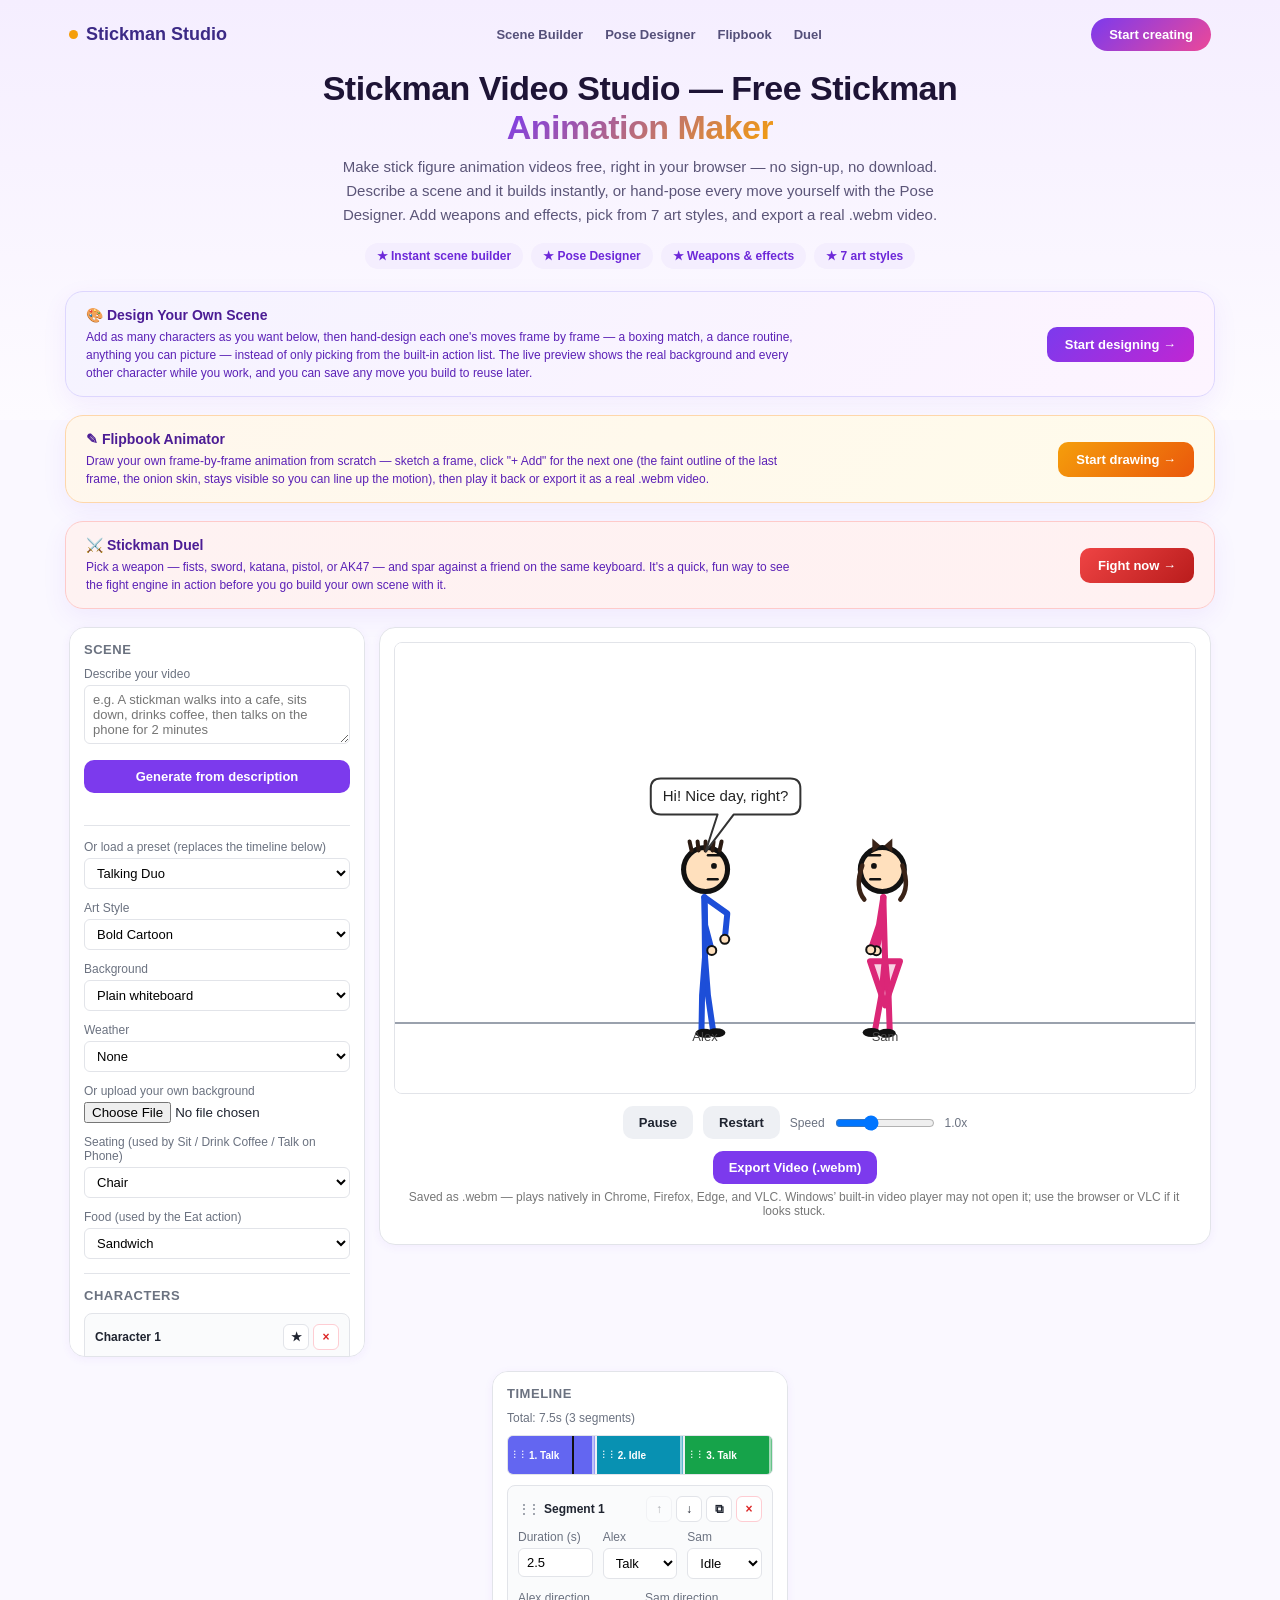
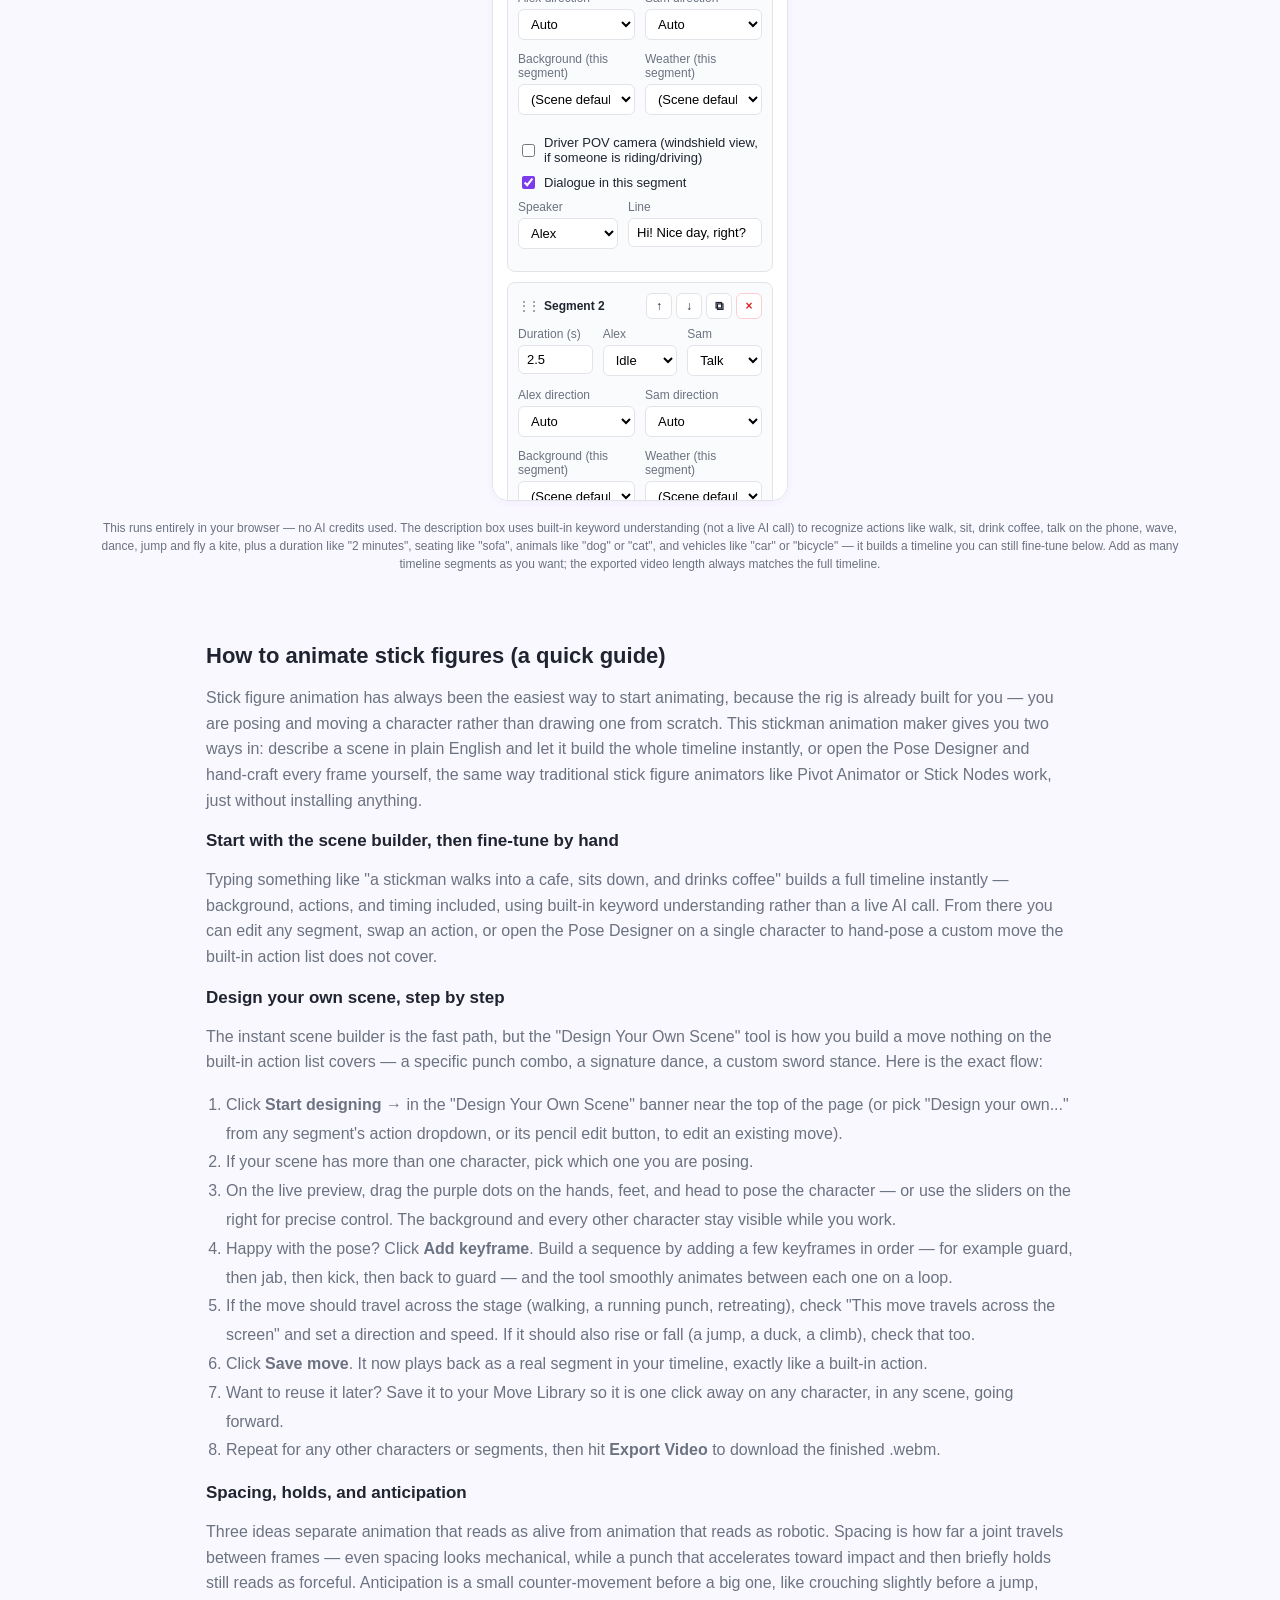
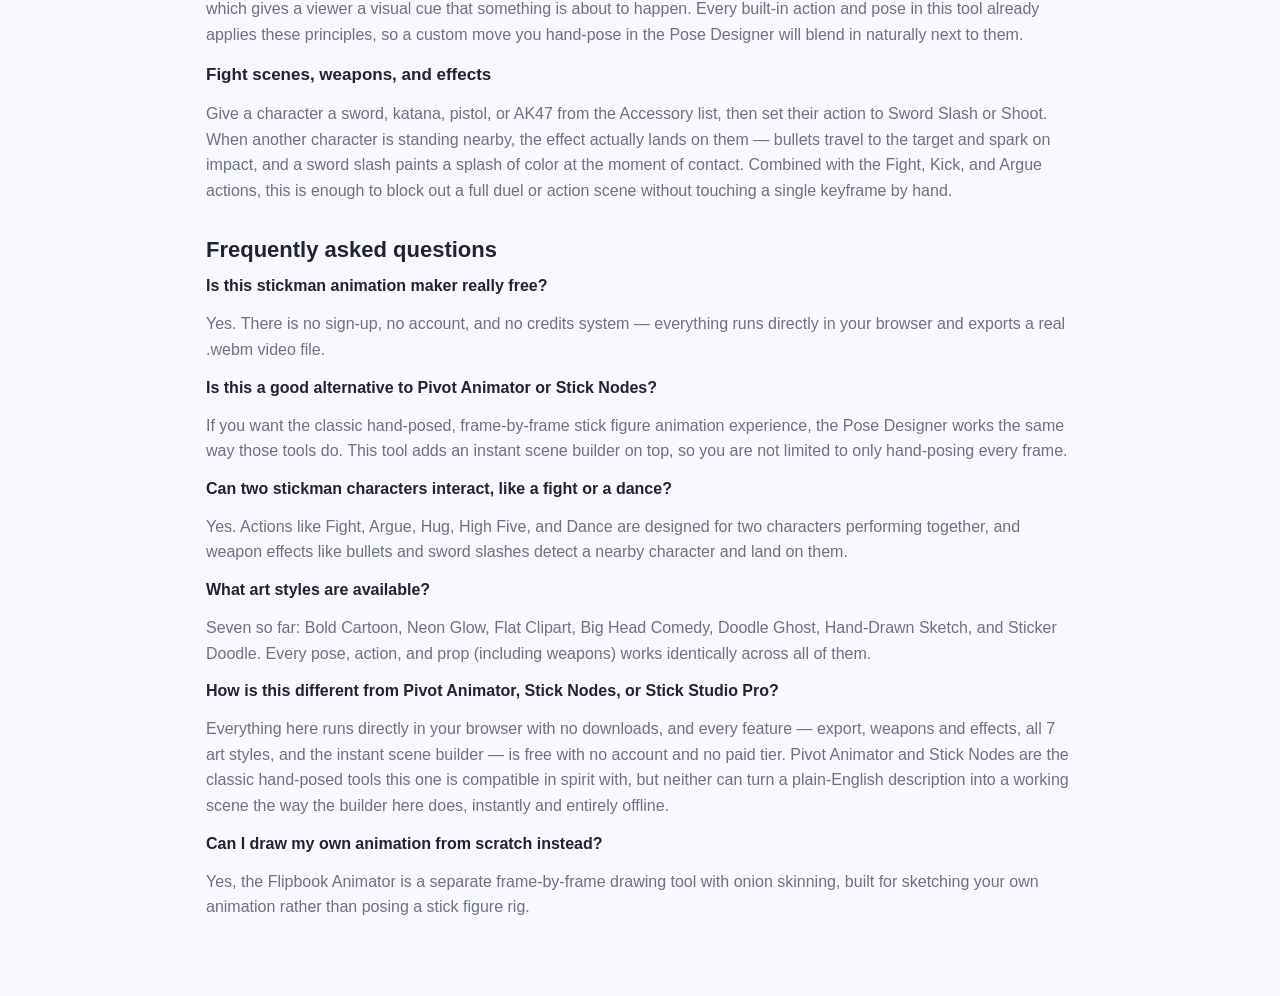
==== commit 875eb37f: "Update ui.js script version in index.html" ====
--- a/index.html
+++ b/index.html
@@ -455,7 +455,7 @@
 <script src="js/scene.js?v=20260818f"></script>
 <script src="js/webmDurationFix.js?v=20260819a"></script>
 <script src="js/webmWriter.js?v=20260819c"></script>
-<script src="js/ui.js?v=20260819d"></script>
+<script src="js/ui.js?v=20260819e"></script>
 <script src="js/duel.js?v=20260818a"></script>
 <script src="js/flipbook.js?v=20260814a"></script>
 </body>
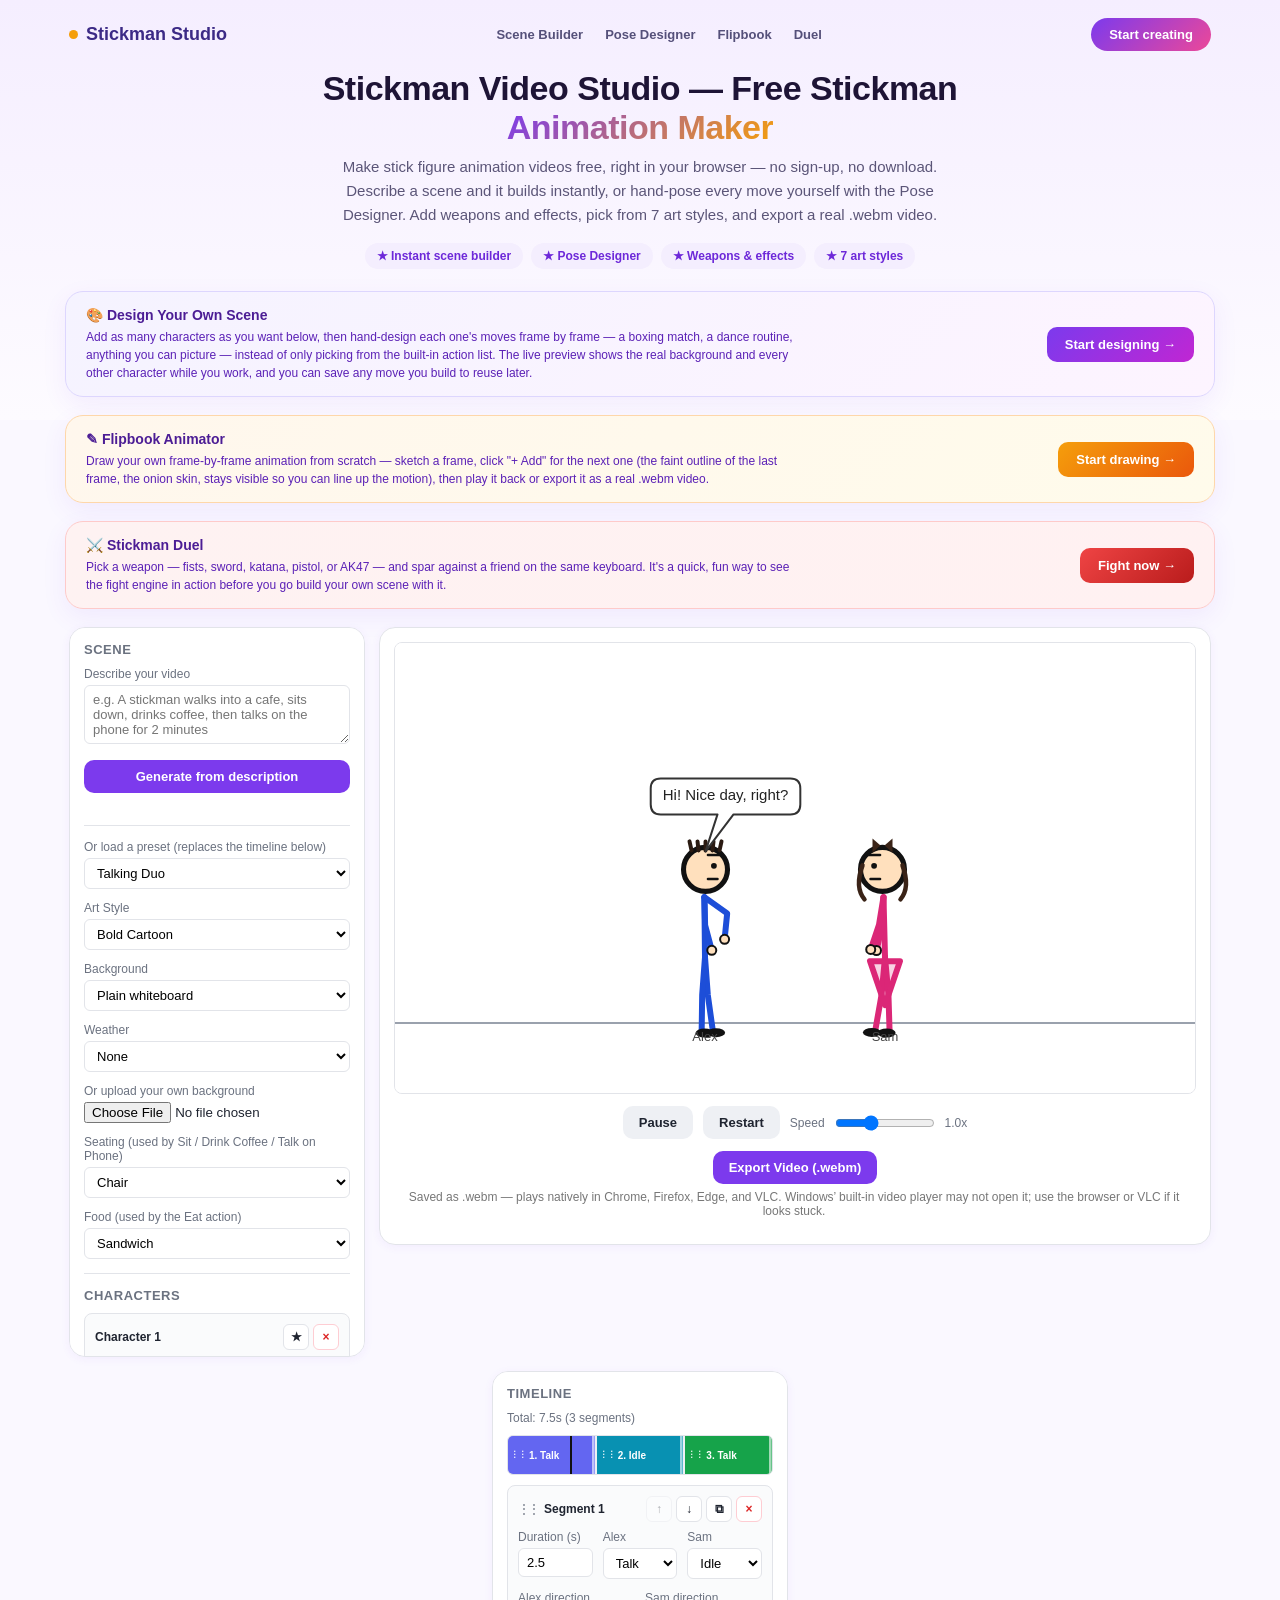
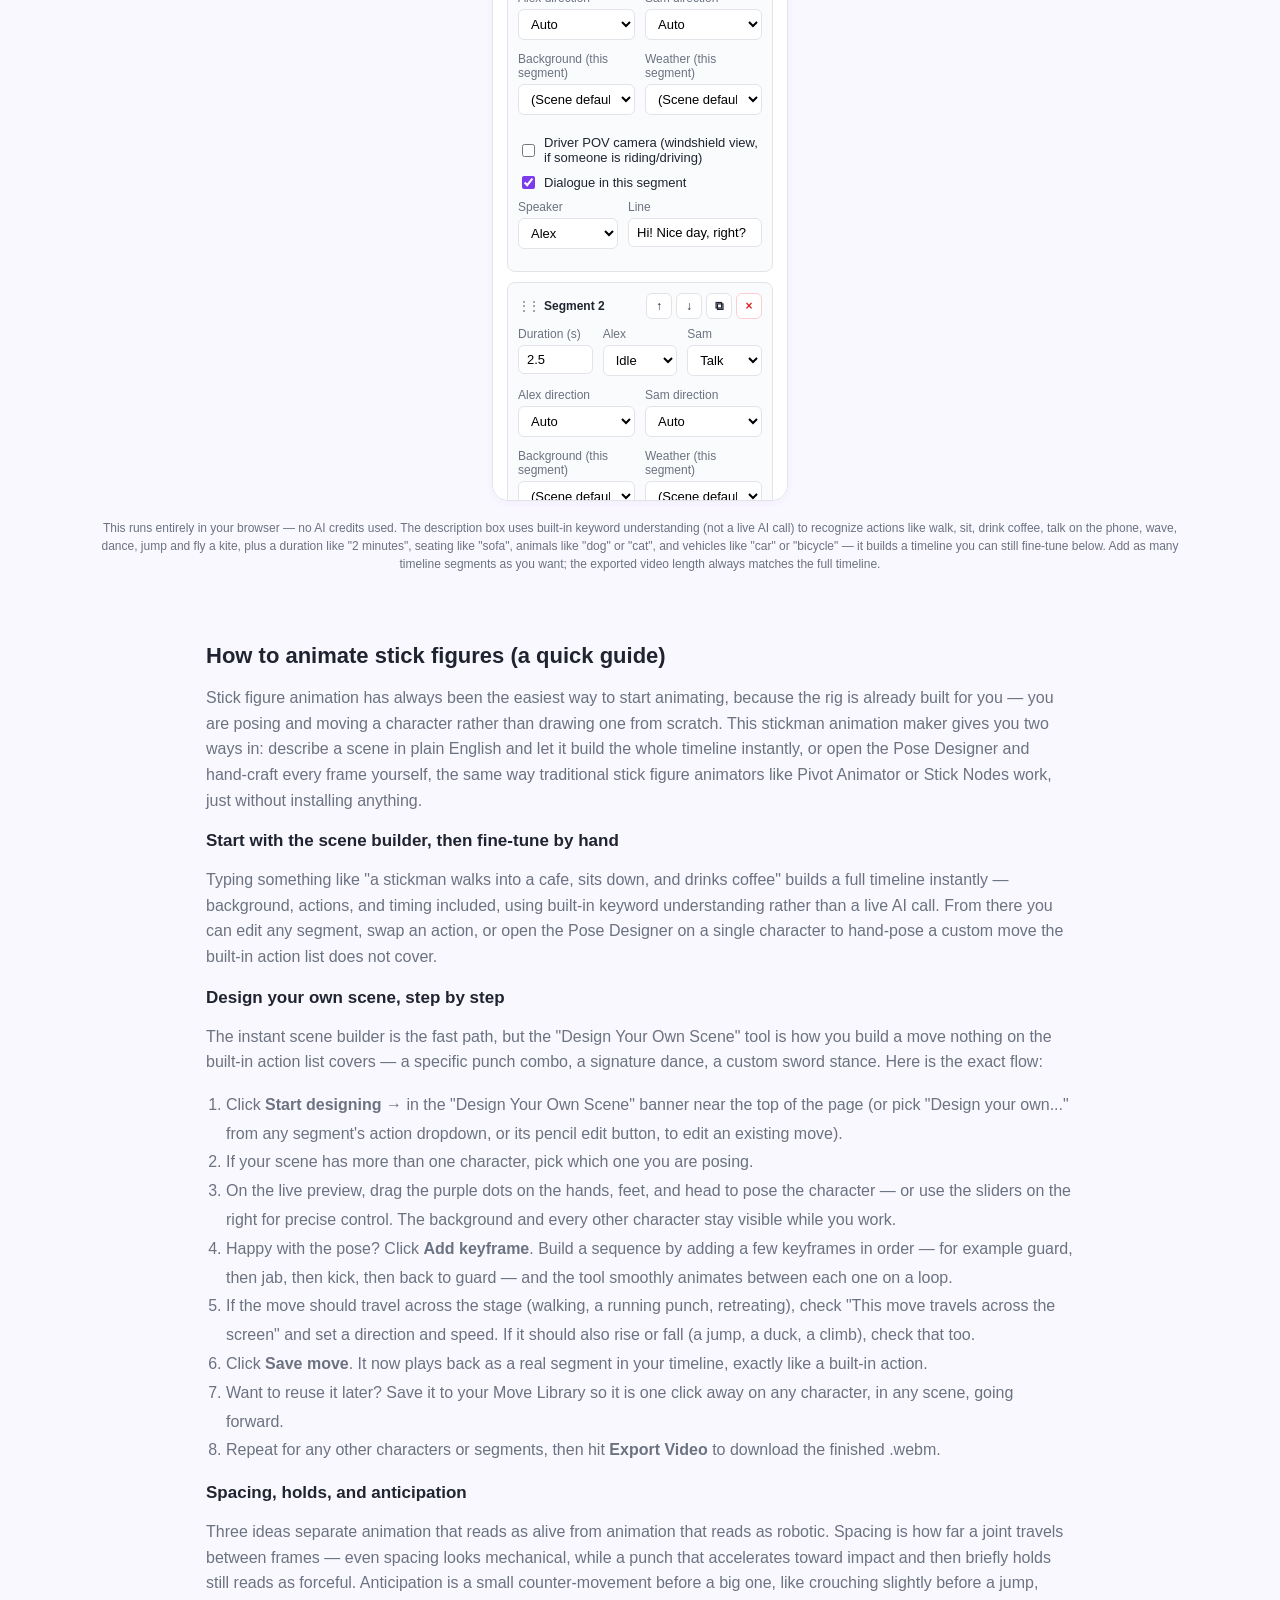
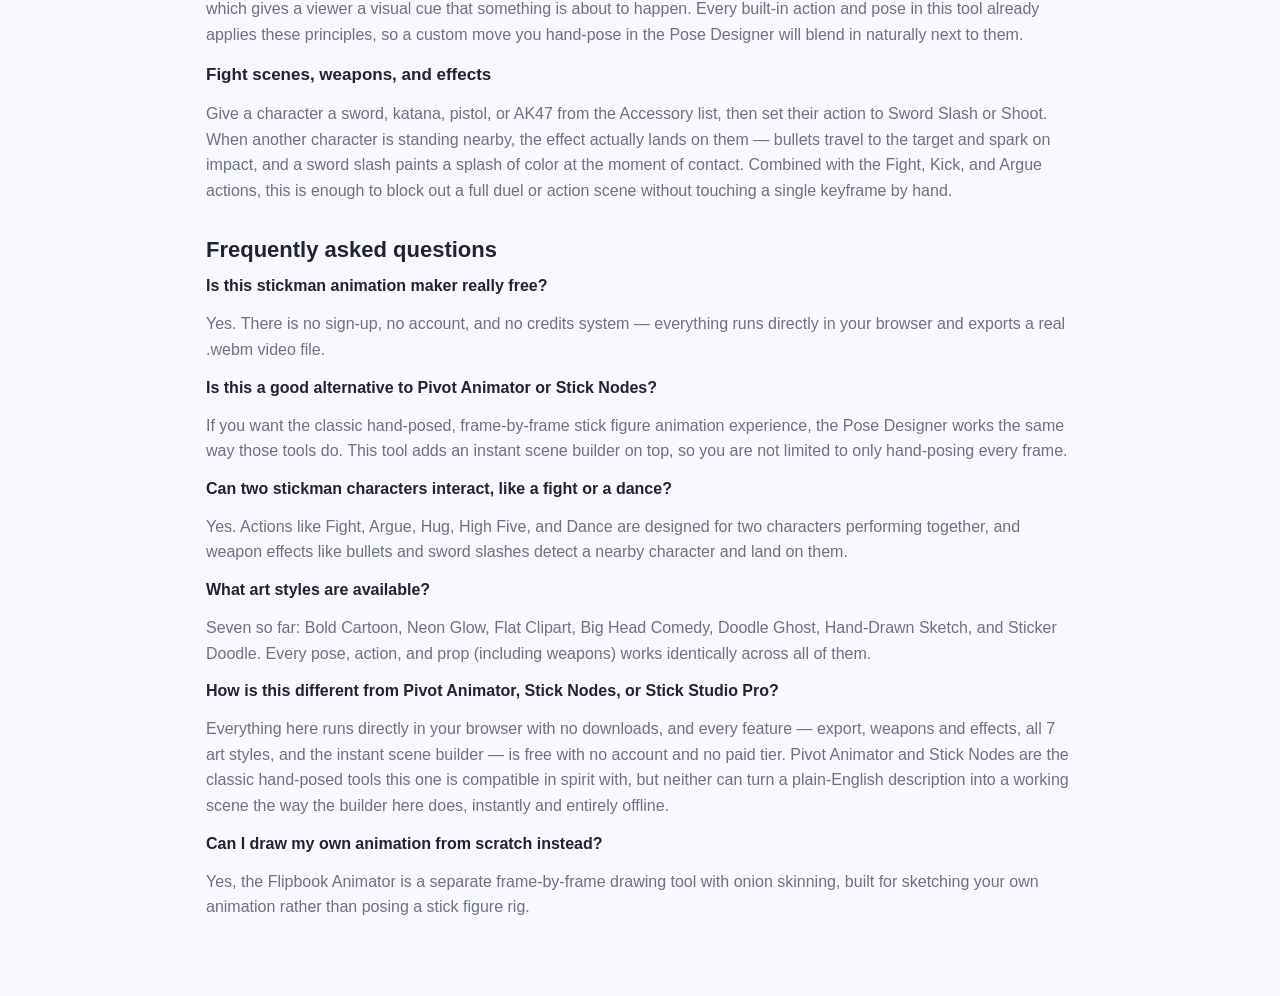
==== commit 4db87bd0: "Update index.html" ====
--- a/index.html
+++ b/index.html
@@ -455,7 +455,7 @@
 <script src="js/scene.js?v=20260818f"></script>
 <script src="js/webmDurationFix.js?v=20260819a"></script>
 <script src="js/webmWriter.js?v=20260819c"></script>
-<script src="js/ui.js?v=20260819e"></script>
+<script src="js/ui.js?v=20260819f"></script>
 <script src="js/duel.js?v=20260818a"></script>
 <script src="js/flipbook.js?v=20260814a"></script>
 </body>
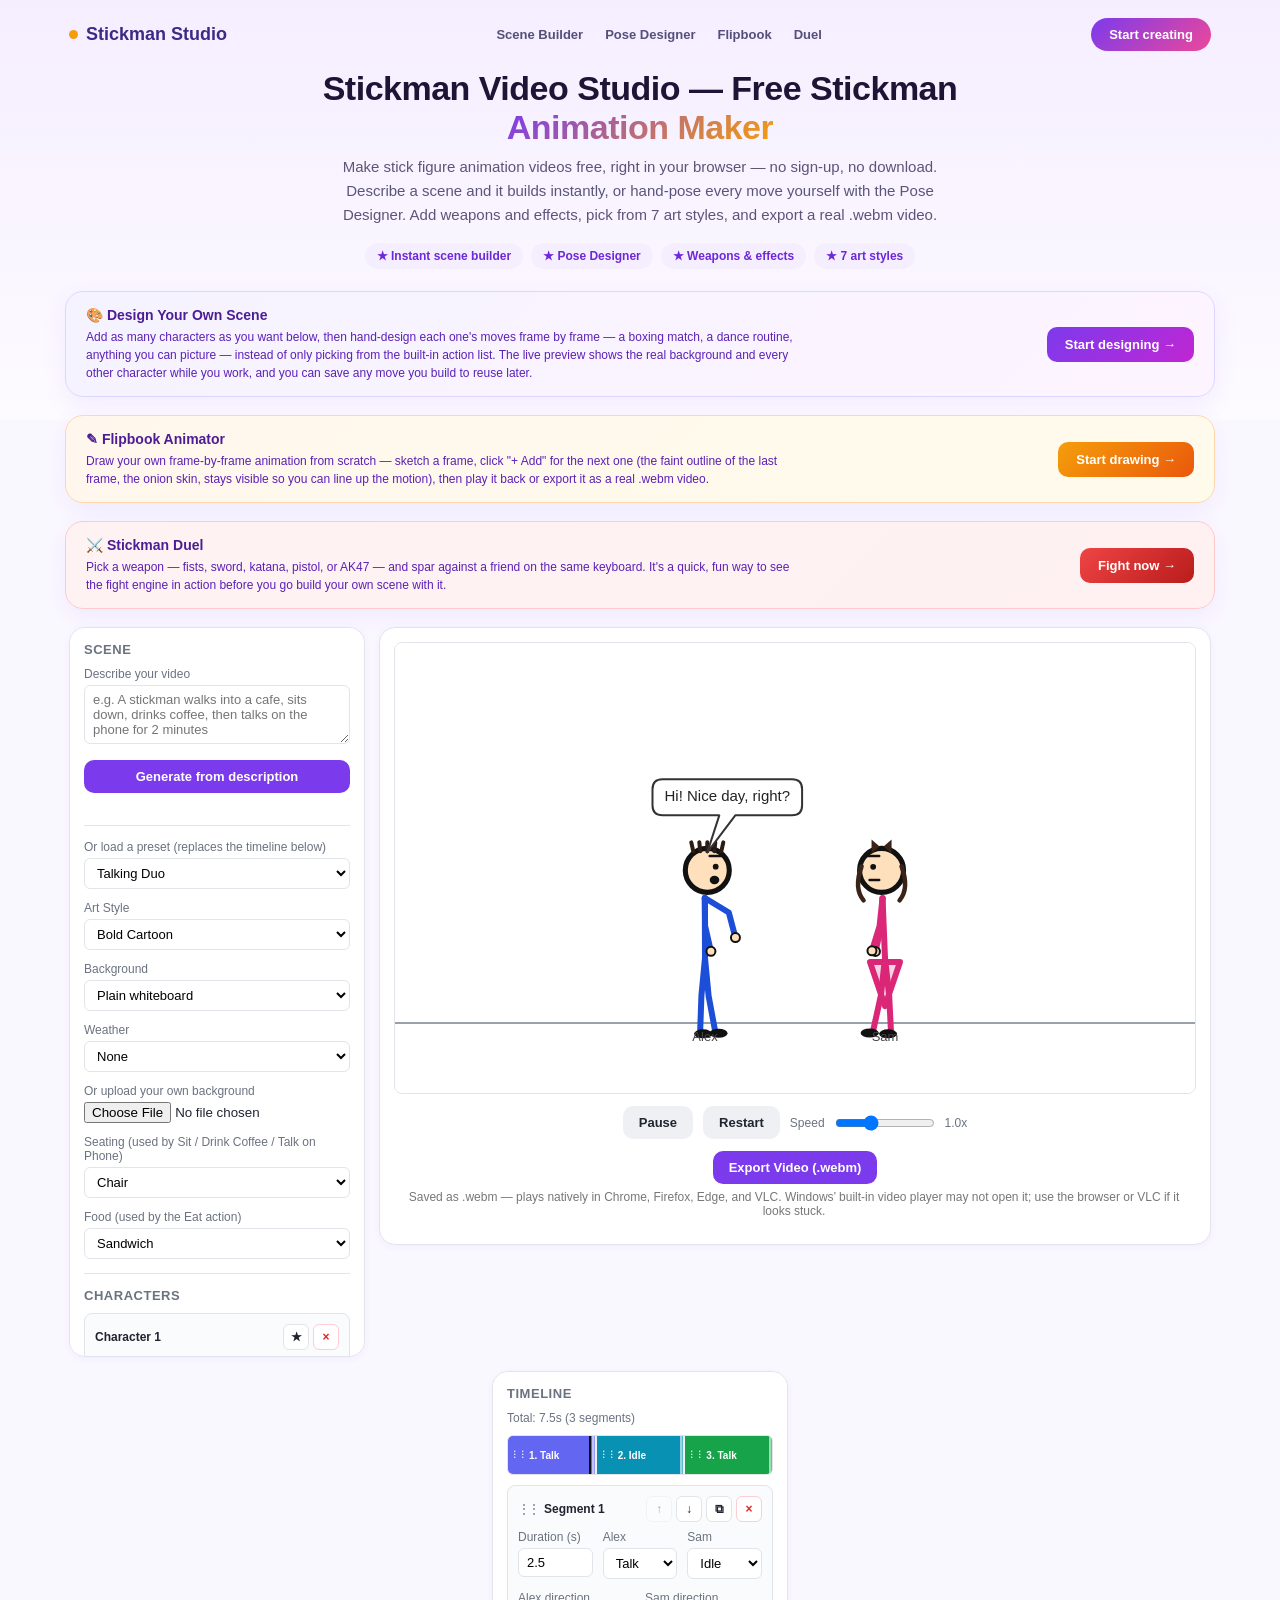
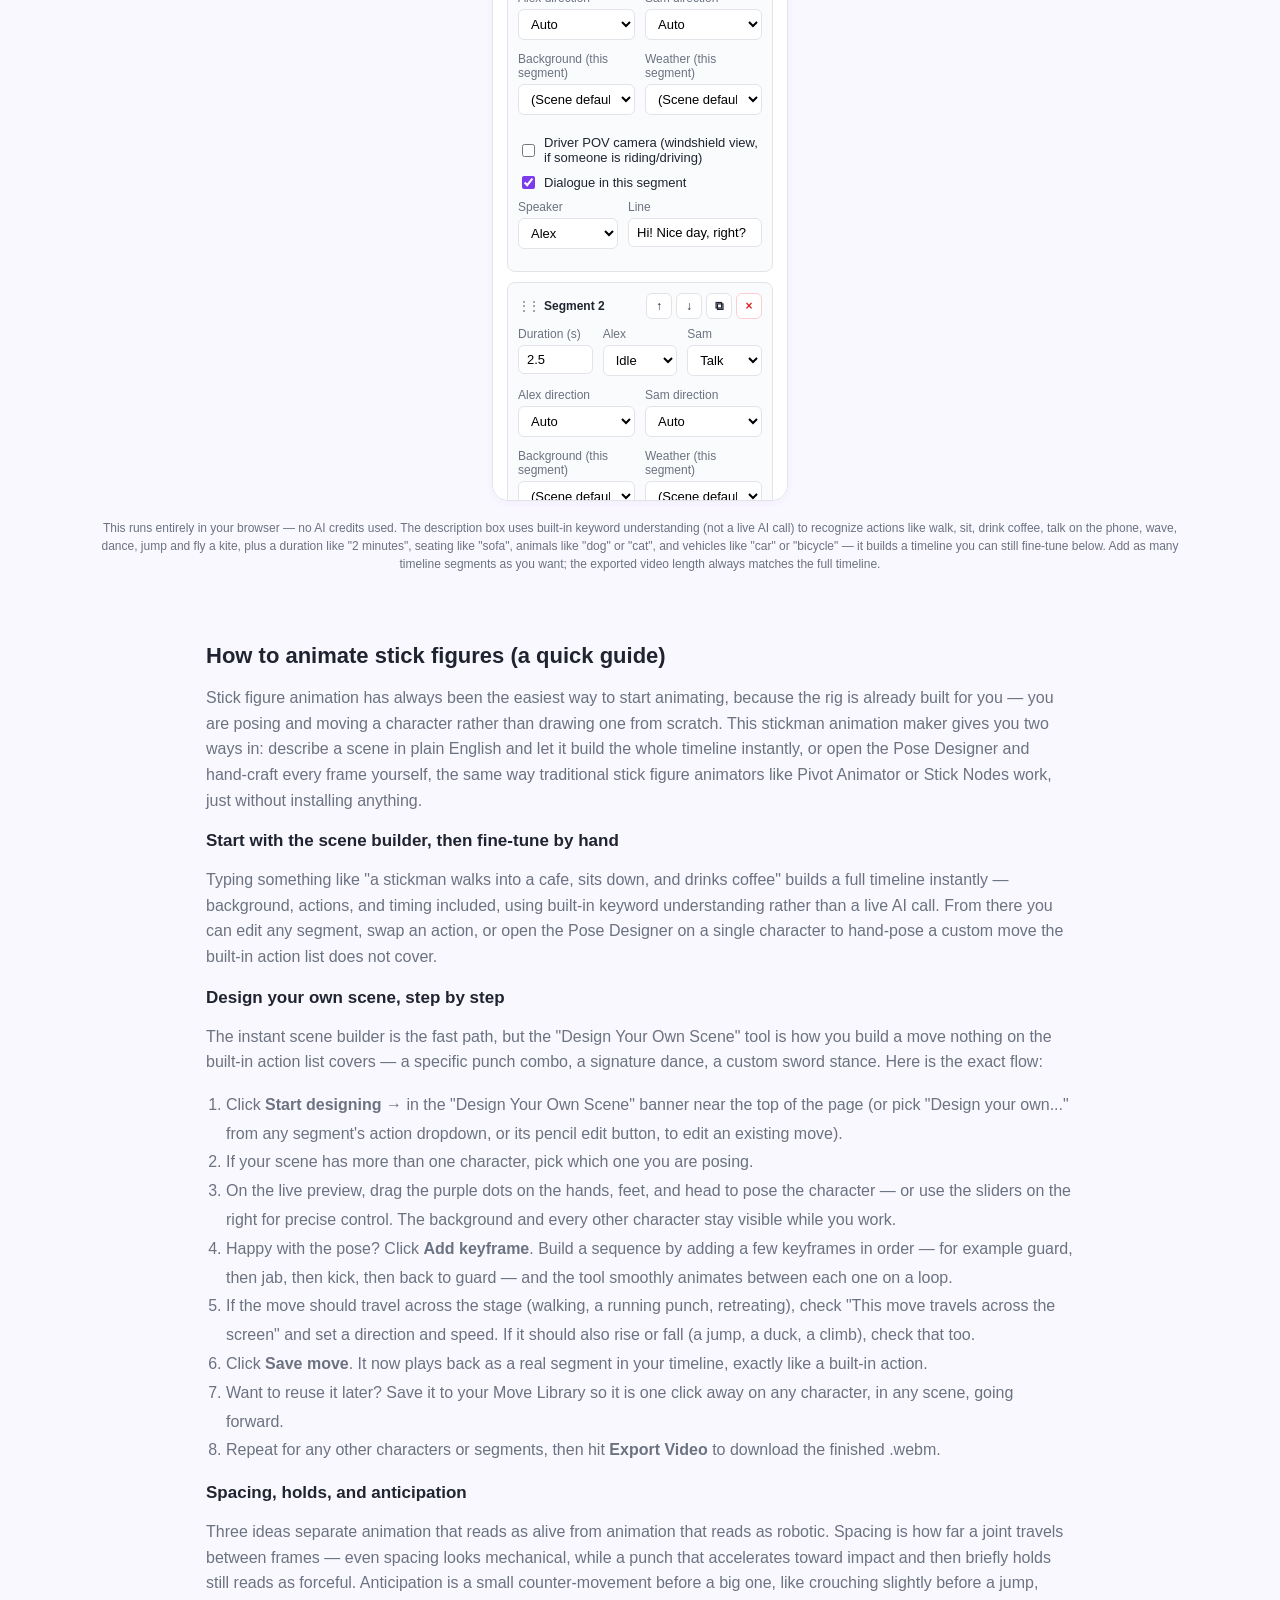
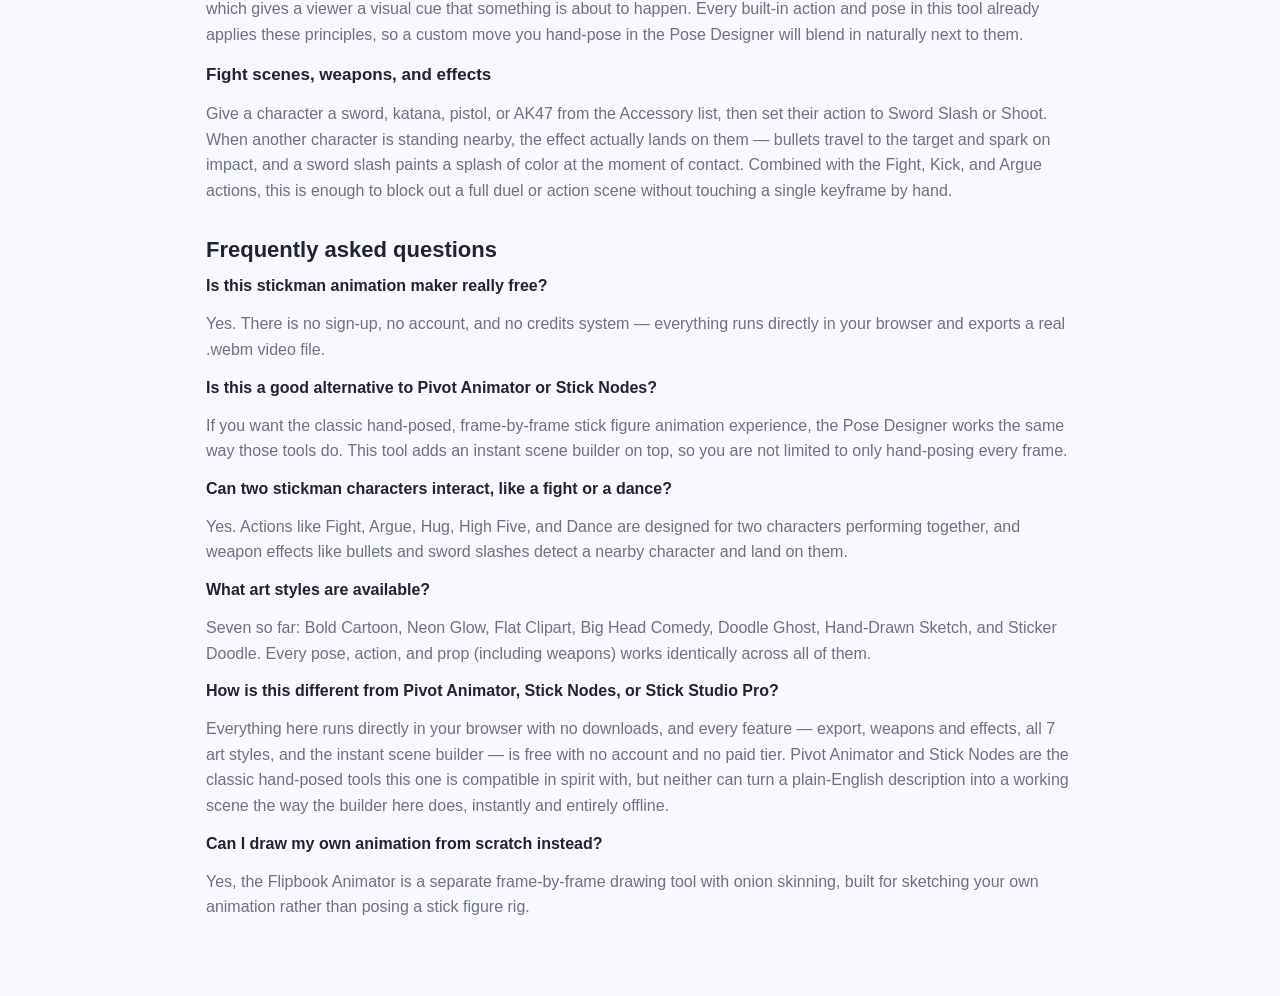
==== commit 7a4fd8b1: "Update ui.js script version in index.html" ====
--- a/index.html
+++ b/index.html
@@ -455,7 +455,7 @@
 <script src="js/scene.js?v=20260818f"></script>
 <script src="js/webmDurationFix.js?v=20260819a"></script>
 <script src="js/webmWriter.js?v=20260819c"></script>
-<script src="js/ui.js?v=20260819f"></script>
+<script src="js/ui.js?v=20260820a"></script>
 <script src="js/duel.js?v=20260818a"></script>
 <script src="js/flipbook.js?v=20260814a"></script>
 </body>
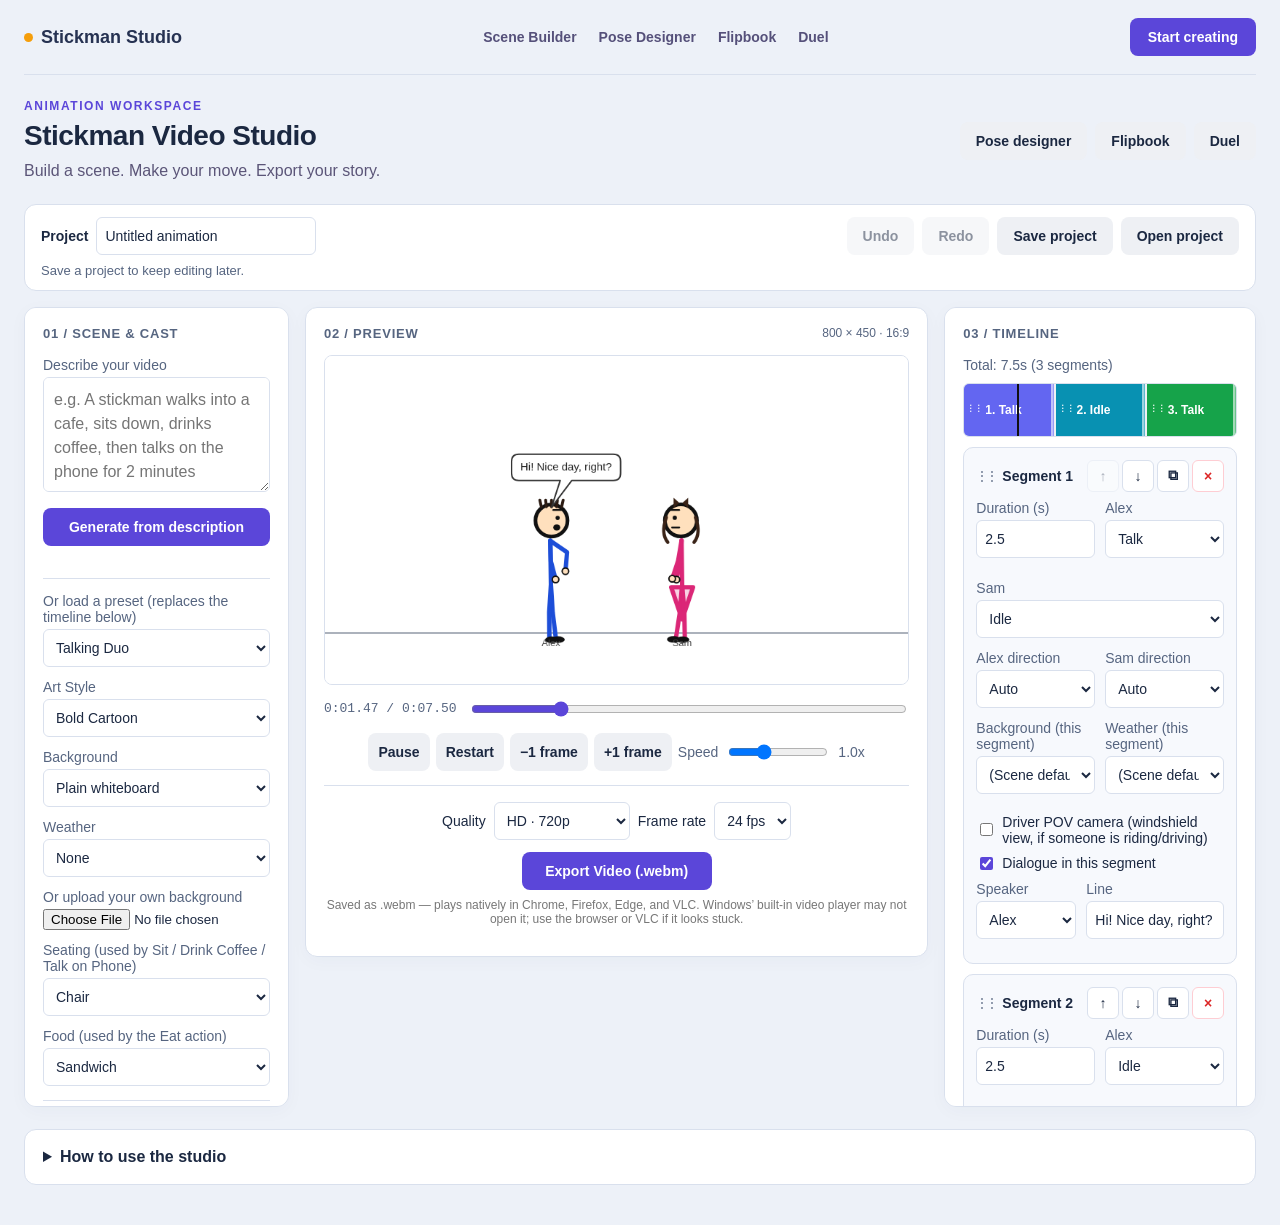
==== commit 290a11a1: "Upgrade studio workspace, project editing, touch controls and reliable export" ====
--- a/index.html
+++ b/index.html
@@ -28,60 +28,42 @@
   "offers": { "@type": "Offer", "price": "0", "priceCurrency": "USD" }
 }
 </script>
-<link rel="stylesheet" href="styles.css">
+<link rel="stylesheet" href="styles.css?v=20260910a">
 </head>
 <body>
 
 <header class="site-nav">
   <div class="site-nav-logo"><span class="dot"></span>Stickman Studio</div>
   <nav>
-    <a id="navAiLink">Scene Builder</a>
-    <a id="navDesignLink">Pose Designer</a>
-    <a id="navFlipbookLink">Flipbook</a>
-    <a id="navDuelLink">Duel</a>
+    <a href="#" id="navAiLink">Scene Builder</a>
+    <a href="#" id="navDesignLink">Pose Designer</a>
+    <a href="#" id="navFlipbookLink">Flipbook</a>
+    <a href="#" id="navDuelLink">Duel</a>
   </nav>
   <button type="button" id="navStartBtn" class="nav-cta">Start creating</button>
 </header>
 
-<h1>Stickman Video Studio — Free Stickman <span class="hl">Animation Maker</span></h1>
-<p class="subtitle">Make stick figure animation videos free, right in your browser — no sign-up, no download. Describe a scene and it builds instantly, or hand-pose every move yourself with the Pose Designer. Add weapons and effects, pick from 7 art styles, and export a real .webm video.</p>
-<div class="hero-badges">
-  <span>★ Instant scene builder</span>
-  <span>★ Pose Designer</span>
-  <span>★ Weapons &amp; effects</span>
-  <span>★ 7 art styles</span>
+<section class="studio-heading">
+  <div><p class="eyebrow">ANIMATION WORKSPACE</p><h1>Stickman Video Studio</h1><p class="subtitle">Build a scene. Make your move. Export your story.</p></div>
+  <div class="studio-tools">
+    <button type="button" id="startSceneDesignBtn" class="secondary">Pose designer</button>
+    <button type="button" id="startFlipbookBtn" class="secondary">Flipbook</button>
+    <button type="button" id="startDuelBtn" class="secondary">Duel</button>
+  </div>
+</section>
+<div class="project-bar" aria-label="Project controls">
+  <label for="projectName">Project</label><input id="projectName" type="text" value="Untitled animation" maxlength="80">
+  <button id="undoBtn" class="secondary" disabled title="Undo (Ctrl/Cmd+Z)">Undo</button>
+  <button id="redoBtn" class="secondary" disabled title="Redo (Ctrl/Cmd+Shift+Z)">Redo</button>
+  <button id="saveProjectBtn" class="secondary">Save project</button>
+  <button id="openProjectBtn" class="secondary">Open project</button>
+  <input id="projectFile" type="file" accept=".json,application/json" hidden>
+  <span id="projectStatus" role="status" aria-live="polite">Save a project to keep editing later.</span>
 </div>
-<!-- Prominent entry point for the Pose Designer (js/ui.js's openPoseDesigner) — the dropdown option
-     ("Design your own...") still exists in every segment's action select, but this callout makes the
-     capability itself discoverable rather than requiring someone to already know it's there. -->
-<div class="scene-designer-cta">
-  <div class="scene-designer-cta-text">
-    <strong>&#127912; Design Your Own Scene</strong>
-    <p>Add as many characters as you want below, then hand-design each one's moves frame by frame &mdash; a boxing match, a dance routine, anything you can picture &mdash; instead of only picking from the built-in action list. The live preview shows the real background and every other character while you work, and you can save any move you build to reuse later.</p>
-  </div>
-  <button type="button" id="startSceneDesignBtn">Start designing &rarr;</button>
-</div>
-
-<div class="scene-designer-cta" style="background:linear-gradient(135deg,#fff7ed,#fffbeb); border-color:#fed7aa;">
-  <div class="scene-designer-cta-text">
-    <strong>&#9998; Flipbook Animator</strong>
-    <p>Draw your own frame-by-frame animation from scratch &mdash; sketch a frame, click "+ Add" for the next one (the faint outline of the last frame, the onion skin, stays visible so you can line up the motion), then play it back or export it as a real .webm video.</p>
-  </div>
-  <button type="button" id="startFlipbookBtn" style="background:linear-gradient(135deg,#f59e0b,#ea580c);">Start drawing &rarr;</button>
-</div>
-
-<div class="scene-designer-cta" style="background:linear-gradient(135deg,#fef2f2,#fff1f2); border-color:#fecaca;">
-  <div class="scene-designer-cta-text">
-    <strong>&#9876;&#65039; Stickman Duel</strong>
-    <p>Pick a weapon &mdash; fists, sword, katana, pistol, or AK47 &mdash; and spar against a friend on the same keyboard. It's a quick, fun way to see the fight engine in action before you go build your own scene with it.</p>
-  </div>
-  <button type="button" id="startDuelBtn" style="background:linear-gradient(135deg,#ef4444,#b91c1c);">Fight now &rarr;</button>
-</div>
-
-<div class="layout">
-
-  <div class="panel">
-    <h2>Scene</h2>
+<main class="layout">
+
+  <div class="panel scene-panel">
+    <h2>01 / Scene &amp; cast</h2>
     <div class="field">
       <label for="promptInput">Describe your video</label>
       <textarea id="promptInput" rows="3" placeholder="e.g. A stickman walks into a cafe, sits down, drinks coffee, then talks on the phone for 2 minutes" style="width:100%; padding:6px 8px; border:1px solid var(--border); border-radius:6px; font-size:13px; font-family:inherit; resize:vertical;"></textarea>
@@ -180,10 +162,14 @@
   </div>
 
   <div class="stage-wrap">
-    <canvas id="stage" width="800" height="450"></canvas>
+    <div class="stage-heading"><h2>02 / Preview</h2><span>800 × 450 · 16:9</span></div>
+    <canvas id="stage" width="800" height="450" aria-label="Animated scene preview"></canvas>
+    <div class="scrub-row"><output id="timecode">0:00.00 / 0:00.00</output><input id="playheadRange" type="range" min="0" max="7.5" step="0.01" value="0" aria-label="Preview position"></div>
     <div class="controls-row">
       <button id="playPauseBtn" class="secondary">Pause</button>
       <button id="restartBtn" class="secondary">Restart</button>
+      <button id="previousFrameBtn" class="secondary" title="Previous frame (Left arrow)">−1 frame</button>
+      <button id="nextFrameBtn" class="secondary" title="Next frame (Right arrow)">+1 frame</button>
       <div class="speed-wrap">
         Speed
         <input type="range" id="speedRange" min="0.5" max="2" step="0.1" value="1" style="width:100px;">
@@ -191,22 +177,26 @@
       </div>
     </div>
     <div class="export-box">
+      <div class="export-settings"><label for="exportQuality">Quality</label><select id="exportQuality"><option value="1280">HD · 720p</option><option value="1920">Full HD · 1080p</option><option value="800">Draft · 450p</option></select><label for="exportFps">Frame rate</label><select id="exportFps"><option value="24">24 fps</option><option value="30">30 fps</option></select></div>
       <button id="exportBtn">Export Video (.webm)</button>
+      <button id="cancelExportBtn" class="secondary" hidden>Cancel export</button>
+      <progress id="exportProgress" max="100" value="0" hidden aria-label="Video export progress"></progress>
+      <p id="exportStatus" role="status" aria-live="polite"></p>
       <div><video id="previewVideo" controls loop></video></div>
       <a id="downloadLink" class="download-link">Download stickman_video.webm</a>
       <p class="export-tip" style="font-size:12px;color:#777;margin-top:6px;max-width:800px;width:100%;box-sizing:border-box;">Saved as .webm — plays natively in Chrome, Firefox, Edge, and VLC. Windows’ built-in video player may not open it; use the browser or VLC if it looks stuck.</p>
     </div>
   </div>
 
-  <div class="panel">
-    <h2>Timeline</h2>
+  <div class="panel timeline-panel">
+    <h2>03 / Timeline</h2>
     <p class="timeline-total" id="timelineTotal">Total: 0.0s</p>
     <div id="timelineStrip" class="timeline-strip"></div>
     <div id="segmentList"></div>
     <button type="button" id="addSegmentBtn" class="secondary small">+ Add segment</button>
   </div>
 
-</div>
+</main>
 
 <!-- Pose Designer: general-purpose keyframe move builder (js/ui.js). Hidden by default; opened from a
      segment's action dropdown ("Design your own...") or its pencil edit button. Reuses the single
@@ -369,7 +359,7 @@
   </div>
 </div>
 
-<p class="note">This runs entirely in your browser — no AI credits used. The description box uses built-in keyword understanding (not a live AI call) to recognize actions like walk, sit, drink coffee, talk on the phone, wave, dance, jump and fly a kite, plus a duration like "2 minutes", seating like "sofa", animals like "dog" or "cat", and vehicles like "car" or "bicycle" — it builds a timeline you can still fine-tune below. Add as many timeline segments as you want; the exported video length always matches the full timeline.</p>
+<details class="studio-help"><summary>How to use the studio</summary><p class="quick-guide">1. Describe your scene or choose a preset. 2. Edit your characters and timeline actions. 3. Scrub the preview or design a custom pose. 4. Export a WebM video. Save your project separately to keep an editable copy. Space plays or pauses; arrow keys step one frame.</p><p class="note">This runs entirely in your browser — no AI credits used. The description box uses built-in keyword understanding (not a live AI call) to recognize actions like walk, sit, drink coffee, talk on the phone, wave, dance, jump and fly a kite, plus a duration like "2 minutes", seating like "sofa", animals like "dog" or "cat", and vehicles like "car" or "bicycle" — it builds a timeline you can still fine-tune below. Add as many timeline segments as you want; the exported video length always matches the full timeline.</p>
 
 <section class="seo-guide" style="max-width:900px; margin:40px auto 0; padding:0 16px;">
   <h2 style="font-size:22px; margin-bottom:10px;">How to animate stick figures (a quick guide)</h2>
@@ -379,7 +369,7 @@
   <h3 style="font-size:17px; margin:18px 0 6px;">Design your own scene, step by step</h3>
   <p style="line-height:1.6; color:var(--muted);">The instant scene builder is the fast path, but the "Design Your Own Scene" tool is how you build a move nothing on the built-in action list covers — a specific punch combo, a signature dance, a custom sword stance. Here is the exact flow:</p>
   <ol style="line-height:1.8; color:var(--muted); padding-left:20px;">
-    <li>Click <b>Start designing →</b> in the "Design Your Own Scene" banner near the top of the page (or pick "Design your own..." from any segment's action dropdown, or its pencil edit button, to edit an existing move).</li>
+    <li>Click <b>Pose designer</b> using the "Pose designer" button above the editor (or pick "Design your own..." from any segment's action dropdown, or its pencil edit button, to edit an existing move).</li>
     <li>If your scene has more than one character, pick which one you are posing.</li>
     <li>On the live preview, drag the purple dots on the hands, feet, and head to pose the character — or use the sliders on the right for precise control. The background and every other character stay visible while you work.</li>
     <li>Happy with the pose? Click <b>Add keyframe</b>. Build a sequence by adding a few keyframes in order — for example guard, then jab, then kick, then back to guard — and the tool smoothly animates between each one on a loop.</li>
@@ -405,14 +395,14 @@
   <p style="line-height:1.6; color:var(--muted);">Everything here runs directly in your browser with no downloads, and every feature — export, weapons and effects, all 7 art styles, and the instant scene builder — is free with no account and no paid tier. Pivot Animator and Stick Nodes are the classic hand-posed tools this one is compatible in spirit with, but neither can turn a plain-English description into a working scene the way the builder here does, instantly and entirely offline.</p>
   <h3 style="font-size:16px; margin:14px 0 4px;">Can I draw my own animation from scratch instead?</h3>
   <p style="line-height:1.6; color:var(--muted);">Yes, the Flipbook Animator is a separate frame-by-frame drawing tool with onion skinning, built for sketching your own animation rather than posing a stick figure rig.</p>
-</section>
+</section></details>
 <script type="application/ld+json">
 {
   "@context": "https://schema.org",
   "@type": "FAQPage",
   "mainEntity": [
     { "@type": "Question", "name": "Is this stickman animation maker really free?", "acceptedAnswer": { "@type": "Answer", "text": "Yes. There is no sign-up, no account, and no credits system - everything runs directly in your browser and exports a real .webm video file." } },
-    { "@type": "Question", "name": "Is this a good alternative to Pivot Animator or Stick Nodes?", "acceptedAnswer": { "@type": "Answer", "text": "If you want the classic hand-posed, frame-by-frame stick figure animation experience, the Pose Designer works the same way those tools do, with an AI scene generator added on top." } },
+    { "@type": "Question", "name": "Is this a good alternative to Pivot Animator or Stick Nodes?", "acceptedAnswer": { "@type": "Answer", "text": "If you want the classic hand-posed, frame-by-frame stick figure animation experience, the Pose Designer works the same way those tools do, with an offline keyword-based scene builder added on top." } },
     { "@type": "Question", "name": "Can two stickman characters interact, like a fight or a dance?", "acceptedAnswer": { "@type": "Answer", "text": "Yes. Actions like Fight, Argue, Hug, High Five, and Dance are designed for two characters performing together, and weapon effects like bullets and sword slashes detect a nearby character and land on them." } },
     { "@type": "Question", "name": "What art styles are available?", "acceptedAnswer": { "@type": "Answer", "text": "Seven: Bold Cartoon, Neon Glow, Flat Clipart, Big Head Comedy, Doodle Ghost, Hand-Drawn Sketch, and Sticker Doodle." } },
     { "@type": "Question", "name": "How is this different from Pivot Animator, Stick Nodes, or Stick Studio Pro?", "acceptedAnswer": { "@type": "Answer", "text": "Everything runs in the browser with no downloads, and every feature - export, weapons and effects, all 7 art styles, and the instant scene builder - is free with no account and no paid tier." } },
@@ -455,8 +445,9 @@
 <script src="js/scene.js?v=20260818f"></script>
 <script src="js/webmDurationFix.js?v=20260819a"></script>
 <script src="js/webmWriter.js?v=20260819c"></script>
-<script src="js/ui.js?v=20260820a"></script>
+<script src="js/ui.js?v=20260910a"></script>
 <script src="js/duel.js?v=20260818a"></script>
 <script src="js/flipbook.js?v=20260814a"></script>
+<script src="js/studio.js?v=20260910a"></script>
 </body>
 </html>
--- a/styles.css
+++ b/styles.css
@@ -230,3 +230,67 @@
 .flip-sw{width:22px; height:22px; border-radius:50%; border:2px solid #fff; outline:1px solid var(--border); cursor:pointer;}
 .flip-sw.on{outline:2px solid var(--accent); outline-offset:2px;}
 .designer-controls button.on{background:var(--accent); color:#fff;}
+
+/* Studio workspace: keep the live canvas in view, with independent editing panels. */
+:root { --bg:#edf1f8; --border:#d9e0ed; --text:#1b2841; --muted:#566580; --accent:#5b46d9; --accent-hover:#4835bd; }
+body { background:var(--bg); padding:0 24px 40px; font-size:16px; }
+.site-nav { max-width:1800px; padding:18px 0; border-bottom:1px solid var(--border); }
+.site-nav-logo { color:#263252; }
+.site-nav nav a { font-size:14px; }
+.nav-cta { border-radius:8px; background:var(--accent); font-size:14px; }
+.studio-heading { width:100%; max-width:1800px; display:flex; justify-content:space-between; align-items:center; gap:20px; padding:24px 0 20px; }
+.eyebrow { margin:0 0 7px; font-size:12px; letter-spacing:.13em; font-weight:700; color:var(--accent); }
+h1 { font-size:28px; text-align:left; margin:0 0 6px; color:var(--text); }
+.subtitle { margin:0; text-align:left; font-size:16px; }
+.studio-tools { display:flex; flex-wrap:wrap; gap:8px; }
+.project-bar { width:100%; max-width:1800px; background:#fff; border:1px solid var(--border); border-radius:12px; padding:12px 16px; display:flex; align-items:center; flex-wrap:wrap; gap:8px; margin-bottom:16px; }
+.project-bar label { font-size:14px; font-weight:600; }
+.project-bar #projectName { width:220px; margin-right:auto; }
+#projectStatus { flex-basis:100%; font-size:13px; color:var(--muted); }
+.layout { max-width:1800px; display:grid; grid-template-columns:minmax(240px, .85fr) minmax(320px, 2fr) minmax(260px, 1fr); gap:16px; align-items:start; }
+.panel,.stage-wrap { width:100%; min-width:0; border-radius:12px; box-shadow:0 4px 18px #23335708; }
+.panel { max-height:calc(100dvh - 100px); padding:18px; }
+.stage-wrap { max-height:none; overflow:visible; padding:18px; position:sticky; top:16px; gap:14px; }
+.panel h2,.stage-heading h2 { font-size:13px; letter-spacing:.06em; text-transform:uppercase; color:var(--muted); margin:0 0 16px; }
+.stage-heading { width:100%; display:flex; align-items:center; justify-content:space-between; gap:12px; }
+.stage-heading h2 { margin:0; }
+.stage-heading span { font-size:12px; color:var(--muted); }
+#stage { width:100%; height:auto; border-radius:8px; touch-action:none; }
+.field label,.checkbox-field,.gender-toggle,.speed-wrap { font-size:14px; }
+select,input[type=text],input[type=number],button { font-size:14px; min-height:38px; font-family:inherit; }
+button { border-radius:8px; }
+select,input[type=text],input[type=number] { color:var(--text); padding:8px; }
+#promptInput { font-size:16px !important; padding:10px !important; line-height:1.5; min-height:115px; }
+.row { flex-wrap:wrap; }
+.row .field { min-width:90px; }
+.segment-head strong { font-size:14px; }
+.segment-card { border-radius:10px; padding:12px; background:#f7f9fd; }
+.icon-btn { width:32px; height:32px; min-height:32px; font-size:14px; }
+.segment-actions-row { gap:3px; }
+button.small { font-size:14px; }
+.scrub-row { width:100%; display:flex; align-items:center; gap:12px; }
+#timecode { font:13px ui-monospace,monospace; white-space:nowrap; color:var(--muted); }
+#playheadRange { flex:1; min-width:60px; accent-color:var(--accent); }
+.controls-row { gap:6px; }
+.controls-row button { padding:8px 10px; }
+.export-box { border-top:1px solid var(--border); padding-top:16px; }
+.export-settings { display:flex; flex-wrap:wrap; gap:8px; align-items:center; justify-content:center; margin-bottom:12px; font-size:14px; }
+.export-settings select { width:auto; }
+#exportBtn { min-width:190px; }
+#exportProgress { width:100%; margin-top:12px; accent-color:var(--accent); height:12px; }
+#exportStatus { margin:8px 0 0; font-size:14px; color:var(--muted); }
+.timeline-strip { height:54px; touch-action:none; }
+.timeline-strip-block { min-width:0; font-size:12px; }
+.strip-resize-handle { width:12px; touch-action:none; }
+.timeline-total { font-size:14px; }
+.studio-help { width:100%; max-width:1800px; margin-top:22px; padding:18px; border:1px solid var(--border); border-radius:12px; background:white; }
+.studio-help summary { cursor:pointer; font-weight:600; }
+.quick-guide { line-height:1.7; max-width:900px; }
+.studio-help .note { text-align:left; font-size:14px; }
+.studio-help .seo-guide { margin-top:20px !important; }
+[hidden] { display:none !important; }
+@media (min-width:1051px) { .scene-panel,.timeline-panel { position:sticky; top:16px; } }
+@media (max-width:1250px) and (min-width:1051px) { body { padding-inline:14px; } .layout { gap:10px; grid-template-columns:240px minmax(290px,1fr) 260px; } .panel,.stage-wrap { padding:12px; } }
+@media (max-width:1050px) { .layout { grid-template-columns:minmax(230px,1fr) minmax(300px,1.6fr); } .scene-panel { grid-column:1; grid-row:1 / span 2; } .stage-wrap { grid-column:2; grid-row:1; position:static; } .timeline-panel { grid-column:2; grid-row:2; } .panel { max-height:850px; } .studio-heading { align-items:flex-start; } }
+@media (max-width:700px) { body { padding:0 12px 24px; } .site-nav { gap:12px; } .site-nav nav { gap:14px; flex-wrap:wrap; } .nav-cta { display:none; } .studio-heading { flex-direction:column; gap:14px; padding:18px 0; } h1 { font-size:25px; } .project-bar { padding:12px; } .project-bar #projectName { width:calc(100% - 65px); } .layout { display:flex; flex-direction:column; } .stage-wrap { order:-1; } .panel { max-height:none; overflow:visible; } .stage-wrap,.panel { padding:14px; } button,.icon-btn { min-height:44px; } .icon-btn { min-width:36px; } .field label { margin-bottom:6px; } .scrub-row { flex-wrap:wrap; } #timecode { width:100%; } .designer-overlay { padding:8px; } .designer-panel { padding:14px; } .designer-body { flex-wrap:wrap; } .designer-controls { min-width:0; width:100%; } }
+@media (prefers-reduced-motion:reduce) { *,*::before,*::after { scroll-behavior:auto !important; animation:none !important; transition:none !important; } }
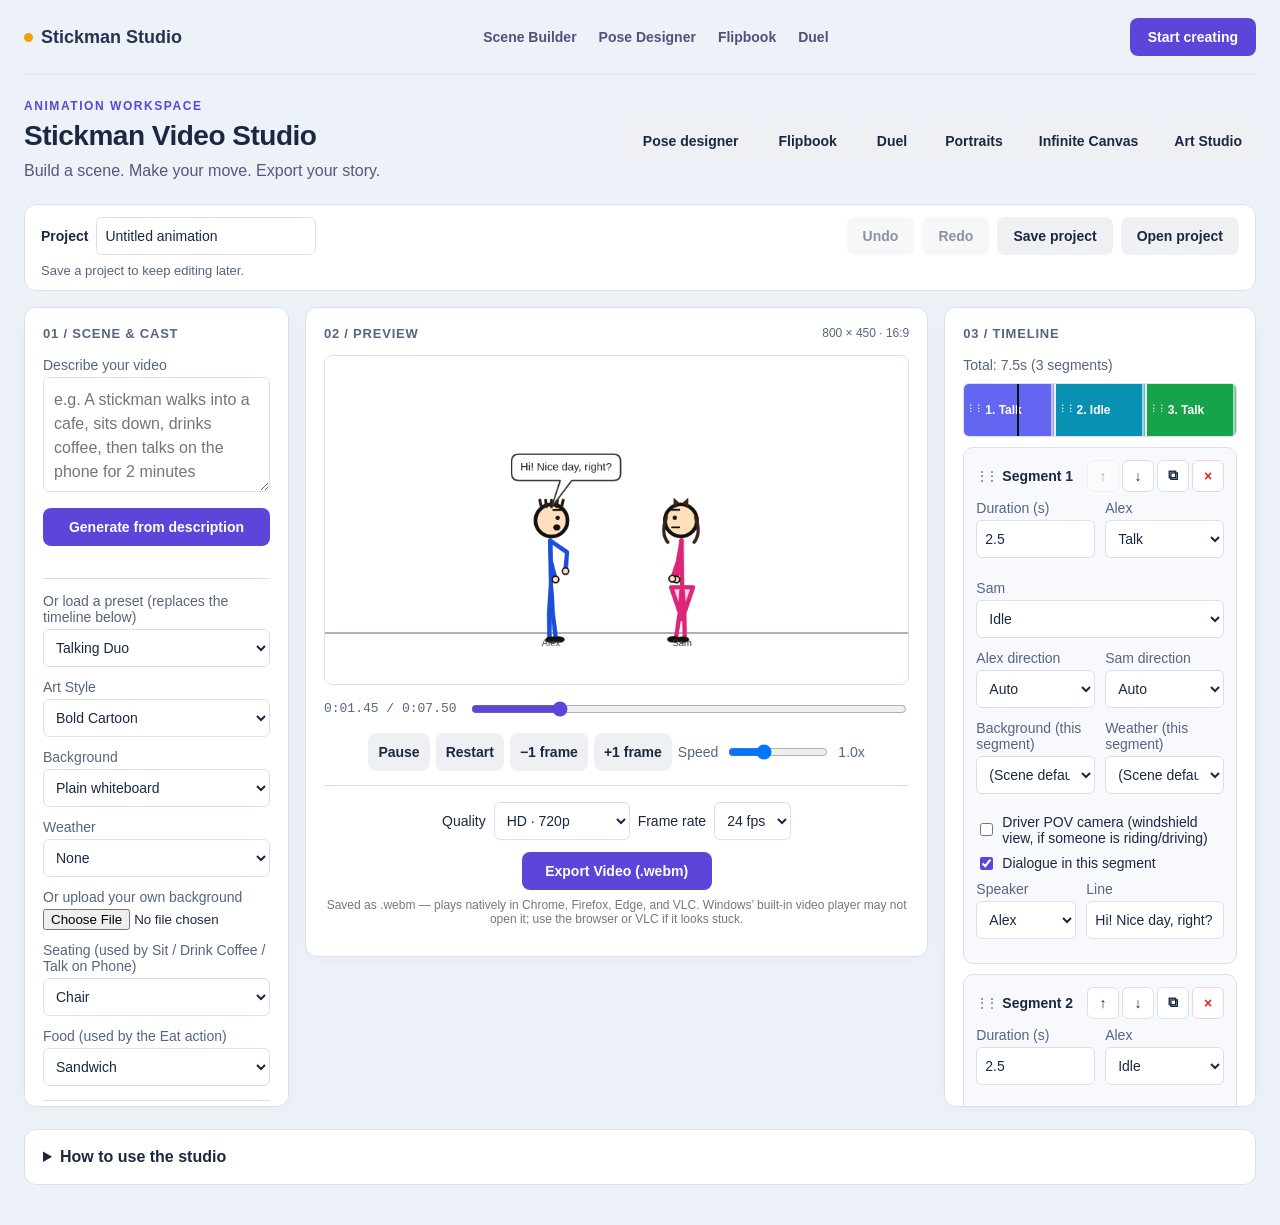
==== commit cd17653b: "Repair Flipbook and Duel; add natural combat and three creative studios" ====
--- a/index.html
+++ b/index.html
@@ -28,7 +28,7 @@
   "offers": { "@type": "Offer", "price": "0", "priceCurrency": "USD" }
 }
 </script>
-<link rel="stylesheet" href="styles.css?v=20260910a">
+<link rel="stylesheet" href="styles.css?v=20260910b">
 </head>
 <body>
 
@@ -49,6 +49,7 @@
     <button type="button" id="startSceneDesignBtn" class="secondary">Pose designer</button>
     <button type="button" id="startFlipbookBtn" class="secondary">Flipbook</button>
     <button type="button" id="startDuelBtn" class="secondary">Duel</button>
+    <a class="tool-link" href="portraits.html">Portraits</a><a class="tool-link" href="canvas.html">Infinite Canvas</a><a class="tool-link" href="art.html">Art Studio</a>
   </div>
 </section>
 <div class="project-bar" aria-label="Project controls">
@@ -78,7 +79,7 @@
         <option value="kite">Flying a Kite</option>
         <option value="walk">Walking</option>
         <option value="wave">Waving Hello</option>
-        <option value="dance">Dance Party</option>
+        <option value="dance">Dance Party</option><option value="sparring">Choreographed sparring</option>
       </select>
     </div>
     <div class="field">
@@ -274,7 +275,7 @@
   </div>
 </div>
 
-<div id="flipbookOverlay" class="designer-overlay" style="display:none;">
+<div id="flipbookOverlay" role="dialog" aria-modal="true" aria-label="Flipbook Animator" class="designer-overlay" style="display:none;">
   <div class="designer-panel">
     <div class="designer-head">
       <h2>Flipbook Animator</h2>
@@ -304,7 +305,7 @@
           <button type="button" id="flipDupBtn" class="secondary small">Copy</button>
           <button type="button" id="flipDelBtn" class="secondary small">&times; Delete</button>
         </div>
-        <div id="flipStrip" class="flip-strip"></div>
+        <div id="flipStrip" class="flip-strip"></div><p id="flipStatus" role="status"></p><a id="flipDownload" class="tool-link" hidden>Download flipbook</a>
 
         <h3 style="margin:14px 0 6px; font-size:13px;">Speed <span id="flipFpsVal">8 fps</span></h3>
         <input type="range" id="flipFps" min="2" max="24" value="8" style="width:100%;">
@@ -320,17 +321,18 @@
   </div>
 </div>
 
-<div id="duelOverlay" class="designer-overlay" style="display:none;">
+<div id="duelOverlay" role="dialog" aria-modal="true" aria-label="Stickman Duel" class="designer-overlay" style="display:none;">
   <div class="designer-panel">
     <div class="designer-head">
       <h2>Stickman Duel</h2>
       <button type="button" id="duelCloseBtn" class="icon-btn" title="Close">&times;</button>
     </div>
-    <p style="font-size:12px; color:var(--muted); margin:0 0 10px; line-height:1.4;">A quick 2-player sparring demo built on the same engine that powers the animation tool &mdash; pick a weapon, fight it out, then go design your own moves with it. Player 1: A/D to move, F to attack. Player 2: &larr;/&rarr; to move, L to attack.</p>
+    <p style="font-size:12px; color:var(--muted); margin:0 0 10px; line-height:1.4;">A quick 2-player sparring demo built on the same engine that powers the animation tool &mdash; pick a weapon, fight it out, then go design your own moves with it. Play against the computer or a friend. P1: A/D move, F punch, G kick, S block. P2: arrows move, L punch, K kick, ↓ block. Touch controls below work on phones.</p>
     <div class="designer-body">
       <div class="designer-preview" id="duelPreviewMount"></div>
+      <div class="duel-touch" aria-label="Touch duel controls"><div>Player 1 <button data-duel-key="a">←</button><button data-duel-key="d">→</button><button data-duel-key="s">Block</button><button data-duel-attack="0">Punch</button><button data-duel-kick="0">Kick</button></div><div id="duelP2Touch">Player 2 <button data-duel-key="arrowleft">←</button><button data-duel-key="arrowright">→</button><button data-duel-key="arrowdown">Block</button><button data-duel-attack="1">Punch</button><button data-duel-kick="1">Kick</button></div></div>
       <div class="designer-controls">
-        <div id="duelSetup">
+        <div id="duelSetup"><label for="duelMode">Opponent</label><select id="duelMode"><option value="computer">Computer</option><option value="friend">Friend · same device</option></select>
           <h3 style="margin:0 0 6px; font-size:13px;">Player 1 weapon</h3>
           <select id="duelP1Weapon" style="width:100%; margin-bottom:14px;">
             <option value="">Fists</option>
@@ -441,13 +443,13 @@
 <script src="js/render.js?v=20260818c"></script>
 <script src="js/styles.js?v=20260818b"></script>
 <script src="js/customElements.js?v=20260801a"></script>
-<script src="js/poses.js?v=20260818b"></script>
-<script src="js/scene.js?v=20260818f"></script>
+<script src="js/poses.js?v=20260910b"></script>
+<script src="js/scene.js?v=20260910b"></script>
 <script src="js/webmDurationFix.js?v=20260819a"></script>
 <script src="js/webmWriter.js?v=20260819c"></script>
-<script src="js/ui.js?v=20260910a"></script>
-<script src="js/duel.js?v=20260818a"></script>
-<script src="js/flipbook.js?v=20260814a"></script>
-<script src="js/studio.js?v=20260910a"></script>
+<script src="js/ui.js?v=20260910b"></script>
+<script src="js/duel.js?v=20260910b"></script>
+<script src="js/flipbook.js?v=20260910b"></script>
+<script src="js/studio.js?v=20260910b"></script>
 </body>
 </html>
--- a/styles.css
+++ b/styles.css
@@ -294,3 +294,17 @@
 @media (max-width:1050px) { .layout { grid-template-columns:minmax(230px,1fr) minmax(300px,1.6fr); } .scene-panel { grid-column:1; grid-row:1 / span 2; } .stage-wrap { grid-column:2; grid-row:1; position:static; } .timeline-panel { grid-column:2; grid-row:2; } .panel { max-height:850px; } .studio-heading { align-items:flex-start; } }
 @media (max-width:700px) { body { padding:0 12px 24px; } .site-nav { gap:12px; } .site-nav nav { gap:14px; flex-wrap:wrap; } .nav-cta { display:none; } .studio-heading { flex-direction:column; gap:14px; padding:18px 0; } h1 { font-size:25px; } .project-bar { padding:12px; } .project-bar #projectName { width:calc(100% - 65px); } .layout { display:flex; flex-direction:column; } .stage-wrap { order:-1; } .panel { max-height:none; overflow:visible; } .stage-wrap,.panel { padding:14px; } button,.icon-btn { min-height:44px; } .icon-btn { min-width:36px; } .field label { margin-bottom:6px; } .scrub-row { flex-wrap:wrap; } #timecode { width:100%; } .designer-overlay { padding:8px; } .designer-panel { padding:14px; } .designer-body { flex-wrap:wrap; } .designer-controls { min-width:0; width:100%; } }
 @media (prefers-reduced-motion:reduce) { *,*::before,*::after { scroll-behavior:auto !important; animation:none !important; transition:none !important; } }
+.tool-link { display:inline-flex; align-items:center; justify-content:center; background:#eef0f4; color:var(--text); padding:9px 14px; border-radius:8px; font-size:14px; font-weight:600; text-decoration:none; min-height:40px; }
+.tool-link:hover { background:#e1e5f0; }
+#flipCanvas { background:transparent; position:relative; z-index:2; width:100%; height:auto; }
+#flipGhost { width:calc(100% - 20px); height:auto; z-index:1; background:transparent; }
+.flip-stage { flex:1 1 400px; min-width:0; align-self:flex-start; background:#fff; }
+.flip-frame { padding:0; background:white; color:var(--text); }
+.flip-sw { min-height:28px; padding:0; }
+#flipStatus { font-size:14px; }
+#duelOverlay .designer-panel { max-width:1100px; }
+#duelPreviewMount { flex:1 1 650px; min-width:0; }
+.duel-touch { flex-basis:100%; display:flex; flex-wrap:wrap; gap:12px; order:3; }
+.duel-touch div { display:flex; align-items:center; gap:6px; flex-wrap:wrap; }
+.duel-touch button { touch-action:none; user-select:none; min-height:44px; }
+@media(max-width:700px){.designer-preview { flex-basis:100%;min-width:0; }.designer-panel {max-height:95dvh;}.studio-tools {width:100%;}.studio-tools>* {flex:1 1 auto;}}
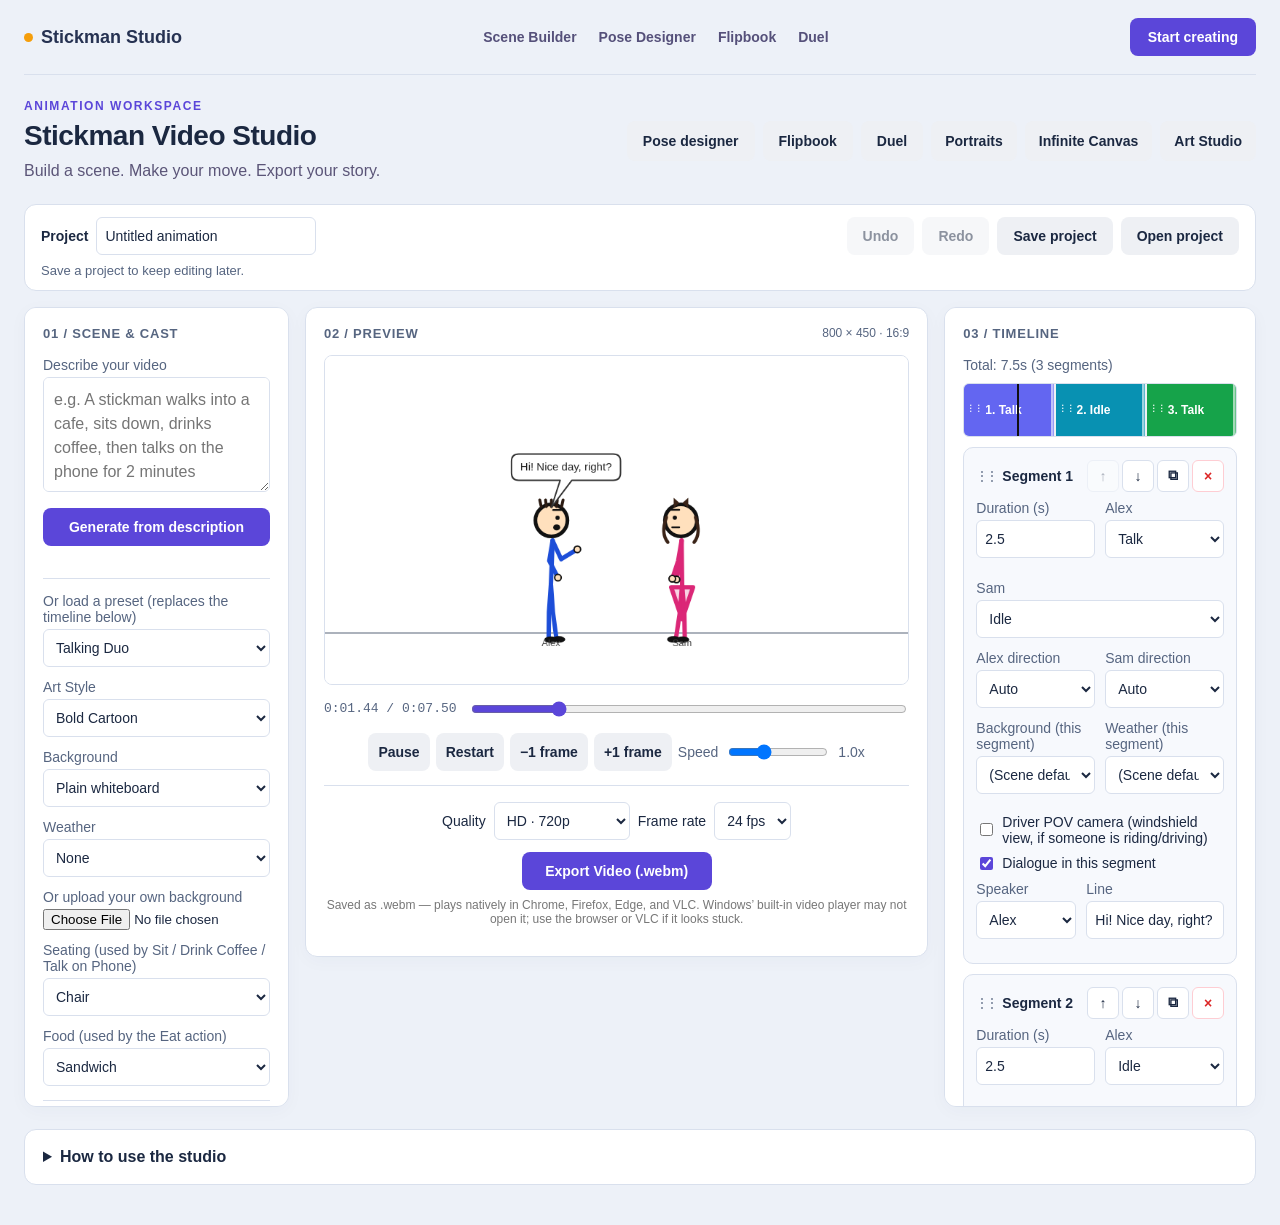
==== commit c6958cb4: "Improve conversational gestures and add drag-recorded custom movements" ====
--- a/index.html
+++ b/index.html
@@ -28,7 +28,7 @@
   "offers": { "@type": "Offer", "price": "0", "priceCurrency": "USD" }
 }
 </script>
-<link rel="stylesheet" href="styles.css?v=20260910b">
+<link rel="stylesheet" href="styles.css?v=20260910c">
 </head>
 <body>
 
@@ -218,7 +218,7 @@
         </div>
       </div>
       <div class="designer-controls">
-        <div class="designer-sliders" id="designerSliders"></div>
+        <div class="motion-tools"><label><input type="checkbox" id="recordDesignerDrag"> Record my drag as a movement</label><p>Drag a hand, foot, head or the body dot. Recording adds poses to your sequence. Turn it off to edit one pose.</p><div class="row"><button id="mirrorDesignerPose" class="secondary" type="button">Swap arms &amp; legs</button><button id="copyDesignerFrame" class="secondary" type="button">Duplicate pose</button></div><p id="motionCaptureStatus" role="status">Build poses, choose hold time and transition speed, then save your move.</p></div><div class="designer-sliders" id="designerSliders"></div>
         <div class="designer-movement" style="margin:10px 0 14px; padding:10px; border:1px solid var(--border); border-radius:8px; background:rgba(124,58,237,0.05);">
           <h3 style="margin:0 0 6px; font-size:13px;">Movement (forward / backward / up / down)</h3>
           <div class="checkbox-field" style="margin:0 0 6px;">
@@ -443,13 +443,14 @@
 <script src="js/render.js?v=20260818c"></script>
 <script src="js/styles.js?v=20260818b"></script>
 <script src="js/customElements.js?v=20260801a"></script>
-<script src="js/poses.js?v=20260910b"></script>
-<script src="js/scene.js?v=20260910b"></script>
+<script src="js/poses.js?v=20260910c"></script>
+<script src="js/scene.js?v=20260910c"></script>
 <script src="js/webmDurationFix.js?v=20260819a"></script>
 <script src="js/webmWriter.js?v=20260819c"></script>
-<script src="js/ui.js?v=20260910b"></script>
+<script src="js/ui.js?v=20260910c"></script>
 <script src="js/duel.js?v=20260910b"></script>
 <script src="js/flipbook.js?v=20260910b"></script>
 <script src="js/studio.js?v=20260910b"></script>
+<script src="js/motion-designer.js?v=20260910c"></script>
 </body>
 </html>
--- a/styles.css
+++ b/styles.css
@@ -308,3 +308,4 @@
 .duel-touch div { display:flex; align-items:center; gap:6px; flex-wrap:wrap; }
 .duel-touch button { touch-action:none; user-select:none; min-height:44px; }
 @media(max-width:700px){.designer-preview { flex-basis:100%;min-width:0; }.designer-panel {max-height:95dvh;}.studio-tools {width:100%;}.studio-tools>* {flex:1 1 auto;}}
+.motion-tools{padding:12px;background:#f2f0ff;border:1px solid #d9d2ff;border-radius:10px;margin-bottom:12px}.motion-tools p{font-size:14px;line-height:1.5;margin:8px 0}.designer-kf-row{flex-wrap:wrap;gap:6px}.designer-kf-row select{width:125px}.designer-kf-row input{width:65px}.designer-preview{flex:1 1 460px}.designer-panel{max-width:1180px}.designer-controls{flex:1 1 380px}
